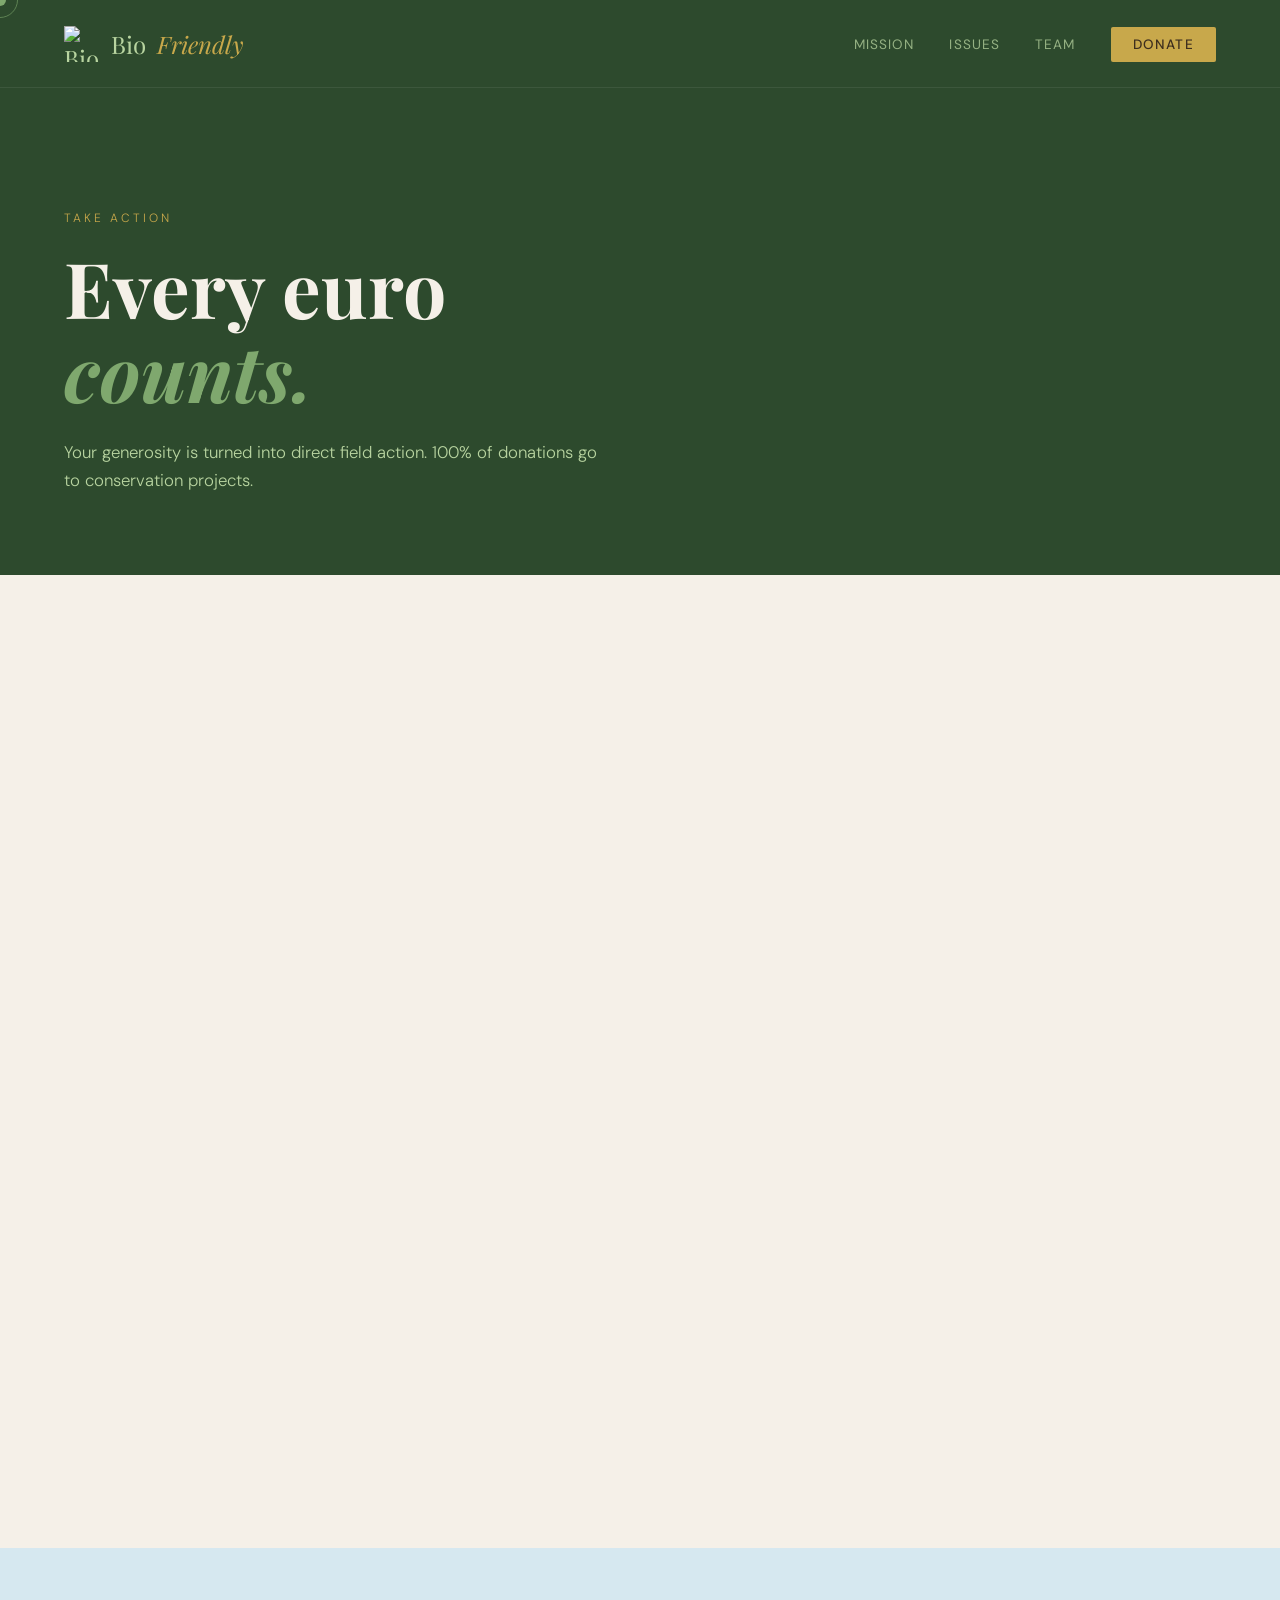
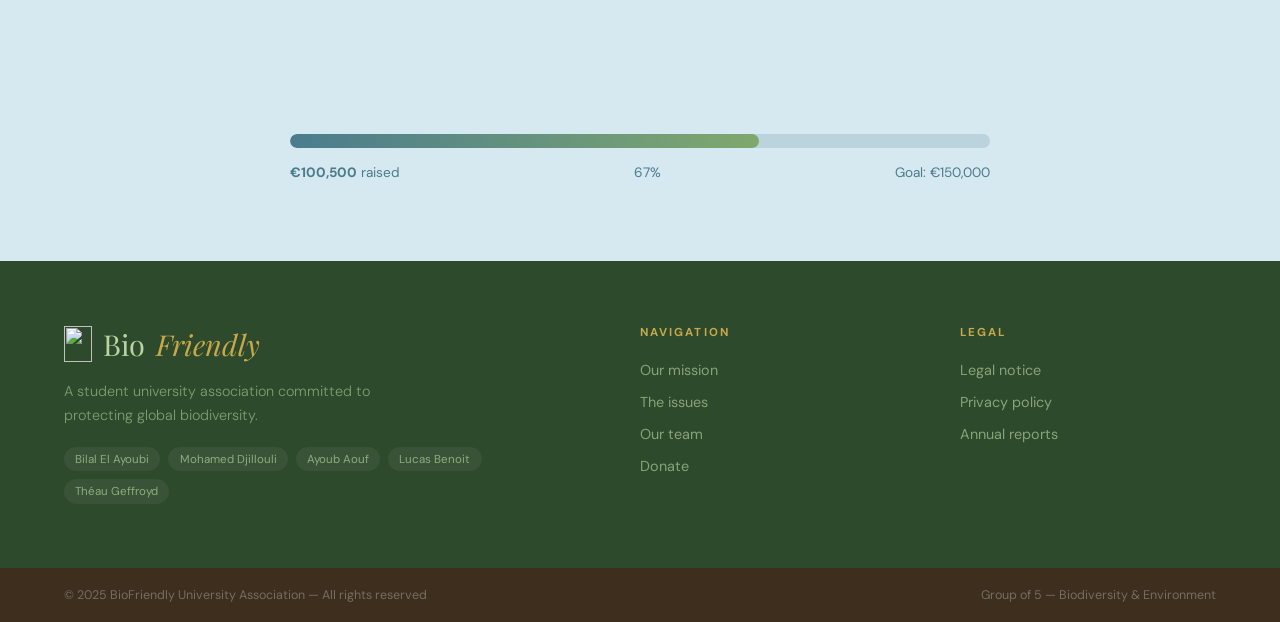
==== donation.html @ f7fb2745 "first test of all body" ====
<!DOCTYPE html>
<html lang="en">
<head>
<meta charset="UTF-8">
<meta name="viewport" content="width=device-width, initial-scale=1.0">
<title>Donate — BioFriendly</title>
<link href="https://fonts.googleapis.com/css2?family=Playfair+Display:ital,wght@0,400;0,700;1,400&family=DM+Sans:wght@300;400;500&display=swap" rel="stylesheet">
<link rel="stylesheet" href="assets/css/style.css">
</head>
<body>
<div class="cursor" id="cursor"></div>
<div class="cursor-ring" id="cursorRing"></div>

<div class="success-overlay" id="successOverlay">
  <div class="big-icon">🌿</div>
  <h2>Thank you for your support!</h2>
  <p>Your donation helps protect life on Earth.</p>
  <p style="opacity:.5;font-size:.9rem">A tax receipt will be sent to your email.</p>
  <button onclick="document.getElementById('successOverlay').classList.remove('show')">Back to site</button>
</div>

<nav>
  <a href="index.html" class="logo">
    <img src="YOUR_ICON_PATH_HERE" alt="BioFriendly icon">
    Bio<span>Friendly</span>
  </a>
  <ul>
    <li><a href="mission.html">Mission</a></li>
    <li><a href="threats.html">Issues</a></li>
    <li><a href="team.html">Team</a></li>
    <li><a href="donation.html" class="nav-donate active">Donate</a></li>
  </ul>
</nav>

<!-- PAGE HERO -->
<div class="page-hero">
  <canvas id="particles"></canvas>
  <div class="leaves-bg" id="leavesBg"></div>
  <div class="page-hero-inner">
    <p class="eyebrow">Take action</p>
    <h1>Every euro<br><em>counts.</em></h1>
    <p>Your generosity is turned into direct field action. 100% of donations go to conservation projects.</p>
  </div>
</div>

<!-- DONATION SECTION -->
<div class="section-wrap light">
  <div class="donation-layout">
    <div class="donation-intro">
      <p class="section-tag reveal">Your impact</p>
      <h2 class="reveal reveal-delay-1">What your donation does</h2>
      <p class="body-text reveal reveal-delay-2">BioFriendly works with local NGOs and field scientists to ensure every euro creates measurable, lasting impact.</p>
      <div class="impact-list reveal reveal-delay-3">
        <div class="impact-item">
          <div class="impact-amount">€10</div>
          <div class="impact-desc">= 5 trees planted in a critical deforestation zone</div>
        </div>
        <div class="impact-item">
          <div class="impact-amount">€30</div>
          <div class="impact-desc">= Protection of 1 m² of coral reef for 1 year</div>
        </div>
        <div class="impact-item">
          <div class="impact-amount">€50</div>
          <div class="impact-desc">= Funding one hour of fieldwork for a researcher</div>
        </div>
        <div class="impact-item">
          <div class="impact-amount">€100</div>
          <div class="impact-desc">= Adoption of one hectare of primary forest for 1 year</div>
        </div>
      </div>
    </div>

    <div class="donation-form reveal">
      <h3>Your donation</h3>
      <p class="form-sub">66% tax deductible</p>

      <div class="amounts">
        <button class="amount-btn" onclick="selectAmount(this,'10')">€10</button>
        <button class="amount-btn active" onclick="selectAmount(this,'30')">€30</button>
        <button class="amount-btn" onclick="selectAmount(this,'50')">€50</button>
        <button class="amount-btn" onclick="selectAmount(this,'100')">€100</button>
      </div>

      <div class="custom-amount">
        <span>€</span>
        <input type="number" id="customAmount" placeholder="Other amount" min="1">
      </div>

      <div class="frequency">
        <button class="freq-btn active" onclick="selectFreq(this)">One-time gift</button>
        <button class="freq-btn" onclick="selectFreq(this)">Monthly gift</button>
      </div>

      <div class="field">
        <label>First &amp; Last name</label>
        <input type="text" placeholder="Jane Smith">
      </div>
      <div class="field">
        <label>Email</label>
        <input type="email" placeholder="jane@example.com">
      </div>
      <div class="field-row">
        <div class="field">
          <label>Card number</label>
          <input type="text" placeholder="•••• •••• •••• ••••">
        </div>
        <div class="field">
          <label>Expiry</label>
          <input type="text" placeholder="MM/YY">
        </div>
      </div>

      <button class="submit-btn" onclick="handleDonate()">🌿 Donate now</button>
      <div class="secure-note">🔒 SSL Secure payment — Automatic tax receipt</div>
    </div>
  </div>
</div>

<!-- PROGRESS -->
<div class="progress-section">
  <h2 class="reveal">Our 2025 goal: €150,000</h2>
  <div class="progress-bar-wrap"><div class="progress-fill"></div></div>
  <div class="progress-labels">
    <span><strong style="color:var(--water)">€100,500</strong> raised</span>
    <span>67%</span>
    <span>Goal: €150,000</span>
  </div>
</div>

<footer>
  <div>
    <a href="index.html" class="logo" style="margin-bottom:1rem">
      <img src="YOUR_ICON_PATH_HERE" alt="" style="width:28px">
      Bio<span style="font-style:italic;color:var(--gold)">Friendly</span>
    </a>
    <p>A student university association committed to protecting global biodiversity.</p>
    <div class="footer-members">
      <span>Bilal El Ayoubi</span><span>Mohamed Djillouli</span>
      <span>Ayoub Aouf</span><span>Lucas Benoit</span><span>Théau Geffroyd</span>
    </div>
  </div>
  <div>
    <h4>Navigation</h4>
    <ul>
      <li><a href="mission.html">Our mission</a></li>
      <li><a href="threats.html">The issues</a></li>
      <li><a href="team.html">Our team</a></li>
      <li><a href="donation.html">Donate</a></li>
    </ul>
  </div>
  <div>
    <h4>Legal</h4>
    <ul>
      <li><a href="#">Legal notice</a></li>
      <li><a href="#">Privacy policy</a></li>
      <li><a href="#">Annual reports</a></li>
    </ul>
  </div>
</footer>
<div class="footer-bottom">
  <span>© 2025 BioFriendly University Association — All rights reserved</span>
  <span>Group of 5 — Biodiversity &amp; Environment</span>
</div>

<script>
function selectAmount(btn, val) {
  document.querySelectorAll('.amount-btn').forEach(b => b.classList.remove('active'));
  btn.classList.add('active');
  document.getElementById('customAmount').value = '';
}
function selectFreq(btn) {
  document.querySelectorAll('.freq-btn').forEach(b => b.classList.remove('active'));
  btn.classList.add('active');
}
function handleDonate() {
  document.getElementById('successOverlay').classList.add('show');
}
</script>
<script src="shared.js"></script>
</body>
</html>
---- assets/css/style.css ----
*, *::before, *::after { box-sizing: border-box; margin: 0; padding: 0; }

:root {
  --moss:  #2d4a2d;
  --sage:  #5a7a52;
  --fern:  #7fa86e;
  --lime:  #b8d4a0;
  --cream: #f5f0e8;
  --bark:  #3d2e1e;
  --soil:  #6b4f3a;
  --gold:  #c8a84b;
  --sky:   #d6e8f0;
  --water: #4a7c8e;
}

html { scroll-behavior: smooth; }

body {
  font-family: 'DM Sans', sans-serif;
  background: var(--cream);
  color: var(--bark);
  overflow-x: hidden;
  cursor: none;
}

/* ─── CURSOR ─── */
.cursor {
  width: 12px; height: 12px;
  background: var(--fern);
  border-radius: 50%;
  position: fixed; top: 0; left: 0;
  pointer-events: none; z-index: 9999;
  transform: translate(-50%,-50%);
  transition: transform .15s ease, background .2s;
}
.cursor-ring {
  width: 36px; height: 36px;
  border: 1.5px solid var(--fern);
  border-radius: 50%;
  position: fixed; top: 0; left: 0;
  pointer-events: none; z-index: 9998;
  transform: translate(-50%,-50%);
  opacity: .6;
}

/* ─── NAV ─── */
nav {
  display: flex;
  justify-content: space-between;
  align-items: center;
  padding: 1.6rem 4rem;
  background: var(--moss);
  position: sticky; top: 0; z-index: 100;
  border-bottom: 1px solid rgba(255,255,255,.07);
}
.logo {
  display: flex; align-items: center; gap: .7rem;
  font-family: 'Playfair Display', serif;
  font-size: 1.5rem; color: var(--lime);
  text-decoration: none;
}
.logo img { width: 36px; height: 36px; object-fit: contain; }
.logo span { color: var(--gold); font-style: italic; }
nav ul { display: flex; gap: 2.2rem; list-style: none; }
nav ul a {
  color: var(--lime); text-decoration: none;
  font-size: .85rem; font-weight: 400;
  letter-spacing: .08em; text-transform: uppercase;
  opacity: .75; transition: opacity .2s;
}
nav ul a:hover, nav ul a.active { opacity: 1; color: var(--gold); }
.nav-donate {
  padding: .55rem 1.4rem;
  background: var(--gold); color: var(--bark) !important;
  border-radius: 2px; font-weight: 500 !important;
  opacity: 1 !important; transition: transform .2s, box-shadow .2s !important;
}
.nav-donate:hover { transform: translateY(-2px); box-shadow: 0 6px 20px rgba(0,0,0,.25); }

/* ─── PAGE HERO (sub-pages) ─── */
.page-hero {
  background: var(--moss);
  padding: 6rem 4rem 5rem;
  position: relative; overflow: hidden;
}
.page-hero canvas {
  position: absolute; inset: 0; z-index: 0; pointer-events: none;
}
.page-hero-inner { position: relative; z-index: 1; }
.page-hero .eyebrow {
  font-size: .75rem; letter-spacing: .25em; text-transform: uppercase;
  color: var(--gold); margin-bottom: 1rem;
}
.page-hero h1 {
  font-family: 'Playfair Display', serif;
  font-size: clamp(2.5rem,6vw,5rem);
  color: var(--cream); line-height: 1.1; max-width: 18ch;
}
.page-hero h1 em { color: var(--fern); font-style: italic; }
.page-hero p {
  margin-top: 1.5rem; color: var(--lime);
  font-size: 1.05rem; font-weight: 300;
  max-width: 50ch; line-height: 1.7;
}

/* ─── LEAVES ─── */
.leaves-bg { position: absolute; inset: 0; overflow: hidden; z-index: 0; }
.leaf { position: absolute; opacity: .08; animation: drift linear infinite; }
@keyframes drift {
  0%   { transform: translateY(110vh) rotate(0deg);   opacity: 0; }
  10%  { opacity: .08; }
  90%  { opacity: .08; }
  100% { transform: translateY(-10vh) rotate(360deg); opacity: 0; }
}

/* ─── SECTION WRAPPERS ─── */
.section-wrap { padding: 6rem 4rem; }
.section-wrap.dark { background: var(--bark); color: var(--cream); }
.section-wrap.light { background: var(--cream); }
.section-wrap.sage-bg { background: var(--sky); }

.section-tag {
  font-size: .72rem; letter-spacing: .22em;
  text-transform: uppercase; color: var(--sage);
  margin-bottom: 1rem;
}
.section-tag.light-tag { color: var(--fern); }
h2 {
  font-family: 'Playfair Display', serif;
  font-size: clamp(2rem,4vw,3rem);
  line-height: 1.2; margin-bottom: 1.5rem;
  color: var(--moss);
}
h2.on-dark { color: var(--lime); }
.body-text {
  font-size: 1.05rem; line-height: 1.9;
  color: var(--soil); font-weight: 300;
  margin-bottom: 1.2rem; max-width: 66ch;
}
.body-text.on-dark { color: rgba(245,240,232,.75); }

/* ─── CARDS ─── */
.cards {
  display: grid;
  grid-template-columns: repeat(auto-fit, minmax(260px,1fr));
  gap: 1.5rem; margin-top: 3rem;
}
.card {
  background: rgba(255,255,255,.05);
  border: 1px solid rgba(255,255,255,.08);
  border-radius: 4px; padding: 2.5rem;
  transition: transform .3s, background .3s;
  position: relative; overflow: hidden;
}
.card::before {
  content: ''; position: absolute;
  bottom: 0; left: 0; right: 0; height: 3px;
  background: linear-gradient(90deg, var(--fern), var(--gold));
  transform: scaleX(0); transform-origin: left;
  transition: transform .4s ease;
}
.card:hover { transform: translateY(-6px); background: rgba(255,255,255,.08); }
.card:hover::before { transform: scaleX(1); }
.card-icon { font-size: 2.5rem; margin-bottom: 1.2rem; }
.card h3 {
  font-family: 'Playfair Display', serif;
  font-size: 1.3rem; margin-bottom: .8rem; color: var(--lime);
}
.card p { font-size: .95rem; line-height: 1.7; opacity: .7; font-weight: 300; }

/* light cards */
.card.light-card {
  background: white;
  border: 1px solid rgba(74,124,142,.15);
  color: var(--bark);
}
.card.light-card h3 { color: var(--moss); }
.card.light-card p { color: var(--soil); opacity: 1; }

/* ─── TEAM GRID ─── */
.team-grid {
  display: flex; justify-content: center;
  flex-wrap: wrap; gap: 2rem;
  max-width: 900px; margin: 3rem auto 0;
}
.team-card {
  background: white; border-radius: 4px;
  padding: 2.5rem 2rem; text-align: center; width: 170px;
  border: 1px solid rgba(74,124,142,.15);
  transition: transform .3s, box-shadow .3s;
}
.team-card:hover { transform: translateY(-6px); box-shadow: 0 16px 40px rgba(74,124,142,.15); }
.member-avatar {
  width: 64px; height: 64px; border-radius: 50%;
  background: linear-gradient(135deg, var(--sage), var(--water));
  color: white; font-family: 'Playfair Display', serif;
  font-size: 1.2rem; display: flex; align-items: center;
  justify-content: center; margin: 0 auto 1.2rem;
}
.team-card h3 { font-family: 'Playfair Display', serif; font-size: 1rem; color: var(--moss); margin-bottom: .4rem; }
.member-role { font-size: .72rem; letter-spacing: .06em; color: var(--water); text-transform: uppercase; opacity: .85; }

/* ─── PROGRESS BAR ─── */
.progress-section { background: var(--sky); padding: 5rem 4rem; text-align: center; }
.progress-section h2 { color: var(--water); margin-bottom: 3rem; }
.progress-bar-wrap {
  max-width: 700px; margin: 0 auto 1rem;
  background: rgba(74,124,142,.2);
  border-radius: 100px; height: 14px; overflow: hidden;
}
.progress-fill {
  height: 100%;
  background: linear-gradient(90deg, var(--water), var(--fern));
  border-radius: 100px; width: 0;
  animation: fillBar 2.5s cubic-bezier(.4,0,.2,1) .5s forwards;
}
@keyframes fillBar { to { width: 67%; } }
.progress-labels {
  max-width: 700px; margin: 0 auto;
  display: flex; justify-content: space-between;
  font-size: .85rem; color: var(--water);
}

/* ─── DONATION ─── */
.donation-layout {
  display: grid; grid-template-columns: 1fr 1.2fr;
  gap: 6rem; align-items: start;
}
.impact-list { margin-top: 2.5rem; display: flex; flex-direction: column; gap: 1rem; }
.impact-item {
  display: flex; gap: 1rem; align-items: flex-start;
  padding: 1rem; border-left: 2px solid var(--fern);
}
.impact-amount { font-family: 'Playfair Display', serif; font-size: 1.4rem; color: var(--moss); white-space: nowrap; }
.impact-desc { font-size: .9rem; color: var(--soil); line-height: 1.6; }

.donation-form { background: var(--moss); padding: 3.5rem; border-radius: 4px; color: var(--cream); }
.donation-form h3 { font-family: 'Playfair Display', serif; font-size: 1.6rem; margin-bottom: .5rem; color: var(--lime); }
.form-sub { font-size: .85rem; opacity: .6; margin-bottom: 2rem; }
.amounts { display: grid; grid-template-columns: repeat(4,1fr); gap: .75rem; margin-bottom: 1rem; }
.amount-btn {
  background: transparent; border: 1px solid rgba(255,255,255,.2);
  color: var(--lime); padding: .8rem; font-size: 1rem;
  font-family: 'Playfair Display', serif; border-radius: 2px;
  cursor: none; transition: all .2s;
}
.amount-btn:hover, .amount-btn.active { background: var(--gold); border-color: var(--gold); color: var(--bark); }
.custom-amount {
  display: flex; align-items: center;
  border: 1px solid rgba(255,255,255,.2); border-radius: 2px;
  padding: 0 1rem; margin-bottom: 1.5rem;
  background: rgba(255,255,255,.05);
}
.custom-amount span { opacity: .5; font-size: 1.1rem; }
.custom-amount input {
  flex: 1; background: transparent; border: none;
  color: var(--lime); padding: .9rem .5rem;
  font-family: 'Playfair Display', serif; font-size: 1rem; outline: none;
}
.custom-amount input::placeholder { opacity: .3; }
.frequency { display: grid; grid-template-columns: 1fr 1fr; gap: .75rem; margin-bottom: 1.5rem; }
.freq-btn {
  background: transparent; border: 1px solid rgba(255,255,255,.2);
  color: var(--lime); padding: .75rem; font-size: .85rem;
  letter-spacing: .05em; text-transform: uppercase;
  border-radius: 2px; cursor: none; transition: all .2s;
}
.freq-btn:hover, .freq-btn.active { background: rgba(255,255,255,.1); border-color: var(--fern); }
.field { margin-bottom: 1rem; }
.field label { display: block; font-size: .8rem; letter-spacing: .1em; text-transform: uppercase; margin-bottom: .4rem; opacity: .6; }
.field input {
  width: 100%; background: rgba(255,255,255,.07);
  border: 1px solid rgba(255,255,255,.15); border-radius: 2px;
  color: var(--lime); padding: .8rem 1rem;
  font-family: 'DM Sans', sans-serif; font-size: .95rem;
  outline: none; transition: border-color .2s;
}
.field input:focus { border-color: var(--fern); }
.field input::placeholder { opacity: .3; }
.field-row { display: grid; grid-template-columns: 1fr 1fr; gap: 1rem; }
.submit-btn {
  width: 100%; margin-top: 1.5rem; padding: 1.1rem;
  background: var(--gold); border: none; border-radius: 2px;
  color: var(--bark); font-family: 'DM Sans', sans-serif;
  font-weight: 500; font-size: 1rem; letter-spacing: .08em;
  text-transform: uppercase; cursor: none;
  transition: transform .2s, box-shadow .2s;
}
.submit-btn:hover { transform: translateY(-2px); box-shadow: 0 8px 24px rgba(0,0,0,.3); }
.secure-note { display: flex; align-items: center; gap: .5rem; margin-top: 1rem; font-size: .75rem; opacity: .4; justify-content: center; }

/* ─── BTN ─── */
.btn-primary {
  display: inline-block; padding: 1rem 2.5rem;
  background: var(--gold); color: var(--bark);
  font-weight: 500; font-size: .95rem; letter-spacing: .06em;
  text-decoration: none; border-radius: 2px;
  transition: transform .2s, box-shadow .2s; border: none; cursor: none;
}
.btn-primary:hover { transform: translateY(-3px); box-shadow: 0 12px 30px rgba(0,0,0,.3); }
.btn-secondary {
  display: inline-block; padding: .85rem 2rem;
  border: 1.5px solid var(--fern); color: var(--fern);
  font-size: .9rem; letter-spacing: .06em;
  text-decoration: none; border-radius: 2px;
  transition: all .2s;
}
.btn-secondary:hover { background: var(--fern); color: var(--cream); }

/* ─── HOME HERO ─── */
#home-hero {
  min-height: 100vh; background: var(--moss);
  display: grid; grid-template-rows: auto 1fr auto;
  position: relative; overflow: hidden;
}
.hero-content {
  display: flex; flex-direction: column;
  justify-content: center; align-items: flex-start;
  padding: 0 4rem; position: relative; z-index: 10;
}
.eyebrow {
  font-size: .8rem; letter-spacing: .25em; text-transform: uppercase;
  color: var(--gold); margin-bottom: 1.5rem;
  opacity: 0; animation: fadeUp .8s ease .3s forwards;
}
#home-hero h1 {
  font-family: 'Playfair Display', serif;
  font-size: clamp(3.5rem,8vw,7rem); color: var(--cream);
  line-height: 1.05; max-width: 14ch;
  opacity: 0; animation: fadeUp .9s ease .5s forwards;
}
#home-hero h1 em { font-style: italic; color: var(--fern); }
.hero-sub {
  margin-top: 2rem; color: var(--lime);
  font-size: 1.1rem; font-weight: 300; max-width: 42ch; line-height: 1.7;
  opacity: 0; animation: fadeUp .9s ease .7s forwards;
}
.hero-ctas {
  margin-top: 3rem; display: flex; gap: 1rem; flex-wrap: wrap;
  opacity: 0; animation: fadeUp .9s ease .9s forwards;
}
.hero-stats {
  display: flex; gap: 3rem; padding: 2.5rem 4rem;
  position: relative; z-index: 10;
  border-top: 1px solid rgba(255,255,255,.08);
}
.stat { display: flex; flex-direction: column; gap: .3rem; }
.stat-num { font-family: 'Playfair Display', serif; font-size: 2rem; color: var(--gold); }
.stat-label { font-size: .72rem; letter-spacing: .1em; text-transform: uppercase; color: var(--lime); opacity: .7; }

@keyframes fadeUp {
  from { opacity: 0; transform: translateY(30px); }
  to   { opacity: 1; transform: translateY(0); }
}

/* ─── HOME FEATURE GRID ─── */
.home-features {
  display: grid; grid-template-columns: repeat(auto-fit,minmax(240px,1fr));
  gap: 0;
}
.feat {
  padding: 4rem 3rem; border-right: 1px solid rgba(45,74,45,.12);
  border-bottom: 1px solid rgba(45,74,45,.12);
  transition: background .3s;
  text-decoration: none; color: inherit; display: block;
}
.feat:hover { background: rgba(127,168,110,.07); }
.feat-icon { font-size: 2.2rem; margin-bottom: 1.2rem; }
.feat h3 { font-family: 'Playfair Display', serif; font-size: 1.25rem; color: var(--moss); margin-bottom: .6rem; }
.feat p { font-size: .9rem; line-height: 1.7; color: var(--soil); opacity: .8; font-weight: 300; }
.feat-arrow { margin-top: 1.2rem; color: var(--fern); font-size: .85rem; letter-spacing: .06em; }

/* ─── CIRCLE ANIM ─── */
.circle-anim { position: relative; width: 280px; height: 280px; }
.ring {
  position: absolute; border-radius: 50%;
  border: 1px solid rgba(255,255,255,.2);
  animation: expandRing linear infinite;
}
.ring:nth-child(1) { width:100%;height:100%;top:0;left:0;animation-duration:4s; }
.ring:nth-child(2) { width:140%;height:140%;top:-20%;left:-20%;animation-duration:6s;animation-delay:-2s; }
.ring:nth-child(3) { width:180%;height:180%;top:-40%;left:-40%;animation-duration:8s;animation-delay:-4s; }
@keyframes expandRing {
  0%   { opacity:.5; transform:scale(.8); }
  100% { opacity:0;  transform:scale(1.2); }
}
.earth-icon { position:absolute;font-size:8rem;filter:grayscale(.3);animation:floatEarth 6s ease-in-out infinite; }
@keyframes floatEarth { 0%,100%{transform:translateY(0)} 50%{transform:translateY(-16px)} }

/* ─── SPLIT LAYOUT ─── */
.split { display: grid; grid-template-columns: 1fr 1fr; min-height: 60vh; }
.split-visual {
  background: var(--sage);
  display: flex; align-items: center; justify-content: center;
  min-height: 400px;
}

/* ─── SCROLL REVEAL ─── */
.reveal { opacity: 0; transform: translateY(40px); transition: opacity .8s ease, transform .8s ease; }
.reveal.visible { opacity: 1; transform: none; }
.reveal-delay-1 { transition-delay: .1s; }
.reveal-delay-2 { transition-delay: .25s; }
.reveal-delay-3 { transition-delay: .4s; }

/* ─── SUCCESS OVERLAY ─── */
.success-overlay {
  display: none; position: fixed; inset: 0;
  background: rgba(45,74,45,.97); z-index: 1000;
  flex-direction: column; align-items: center;
  justify-content: center; gap: 1.5rem; color: var(--cream);
}
.success-overlay.show { display: flex; }
.success-overlay .big-icon { font-size: 5rem; animation: popIn .5s cubic-bezier(.175,.885,.32,1.275); }
@keyframes popIn { from{transform:scale(0)} to{transform:scale(1)} }
.success-overlay h2 { font-family:'Playfair Display',serif;font-size:2.5rem;color:var(--gold); }
.success-overlay p { font-size:1.1rem;opacity:.75; }
.success-overlay button { margin-top:1rem;padding:.9rem 2.5rem;background:var(--gold);border:none;border-radius:2px;color:var(--bark);font-weight:600;font-size:1rem;cursor:pointer; }

/* ─── FOOTER ─── */
footer {
  background: var(--moss); padding: 4rem;
  color: var(--lime); display: grid;
  grid-template-columns: 2fr 1fr 1fr; gap: 4rem;
}
footer .logo { font-size: 1.8rem; margin-bottom: 1rem; display: flex; }
footer p { font-size: .9rem; opacity: .6; line-height: 1.7; max-width: 34ch; font-weight: 300; }
footer h4 { font-size: .72rem; letter-spacing: .18em; text-transform: uppercase; margin-bottom: 1.2rem; color: var(--gold); }
footer ul { list-style: none; display: flex; flex-direction: column; gap: .7rem; }
footer ul a { color: var(--lime); text-decoration: none; font-size: .9rem; opacity: .65; transition: opacity .2s; }
footer ul a:hover { opacity: 1; }
.footer-members { margin-top: 1.2rem; display: flex; flex-wrap: wrap; gap: .5rem; }
.footer-members span { font-size: .72rem; background: rgba(255,255,255,.08); padding: .3rem .7rem; border-radius: 100px; opacity: .7; }
.footer-bottom {
  background: var(--bark); padding: 1.2rem 4rem;
  display: flex; justify-content: space-between; align-items: center;
  font-size: .78rem; color: rgba(255,255,255,.3);
}

/* ─── SCROLL HINT ─── */
.scroll-hint {
  position: absolute; bottom: 2rem; right: 4rem;
  display: flex; flex-direction: column; align-items: center; gap: .5rem;
  z-index: 10; opacity: 0; animation: fadeUp 1s ease 1.2s forwards;
}
.scroll-hint span { font-size: .7rem; letter-spacing: .15em; text-transform: uppercase; color: var(--lime); opacity: .5; writing-mode: vertical-rl; }
.scroll-line { width: 1px; height: 60px; background: linear-gradient(to bottom, var(--fern), transparent); animation: scrollPulse 2s ease-in-out infinite; }
@keyframes scrollPulse { 0%,100%{transform:scaleY(1);opacity:.4} 50%{transform:scaleY(.5);opacity:1} }
#particles { position:absolute;inset:0;z-index:1;pointer-events:none; }

/* ─── RESPONSIVE ─── */
@media (max-width: 900px) {
  nav { padding: 1.2rem 1.5rem; }
  nav ul { display: none; }
  .hero-content, .page-hero { padding: 0 1.5rem; }
  .page-hero { padding: 4rem 1.5rem 3.5rem; }
  .hero-stats { flex-wrap: wrap; padding: 2rem 1.5rem; gap: 1.5rem; }
  .section-wrap { padding: 4rem 1.5rem; }
  .split { grid-template-columns: 1fr; }
  .split-visual { min-height: 280px; }
  .home-features { grid-template-columns: 1fr; }
  .donation-layout { grid-template-columns: 1fr; gap: 3rem; }
  .amounts { grid-template-columns: repeat(2,1fr); }
  footer { grid-template-columns: 1fr; gap: 2rem; padding: 3rem 1.5rem; }
  .footer-bottom { padding: 1rem 1.5rem; flex-direction: column; gap: .5rem; text-align: center; }
  .team-grid { gap: 1.2rem; }
  .team-card { width: 145px; padding: 1.8rem 1rem; }
}
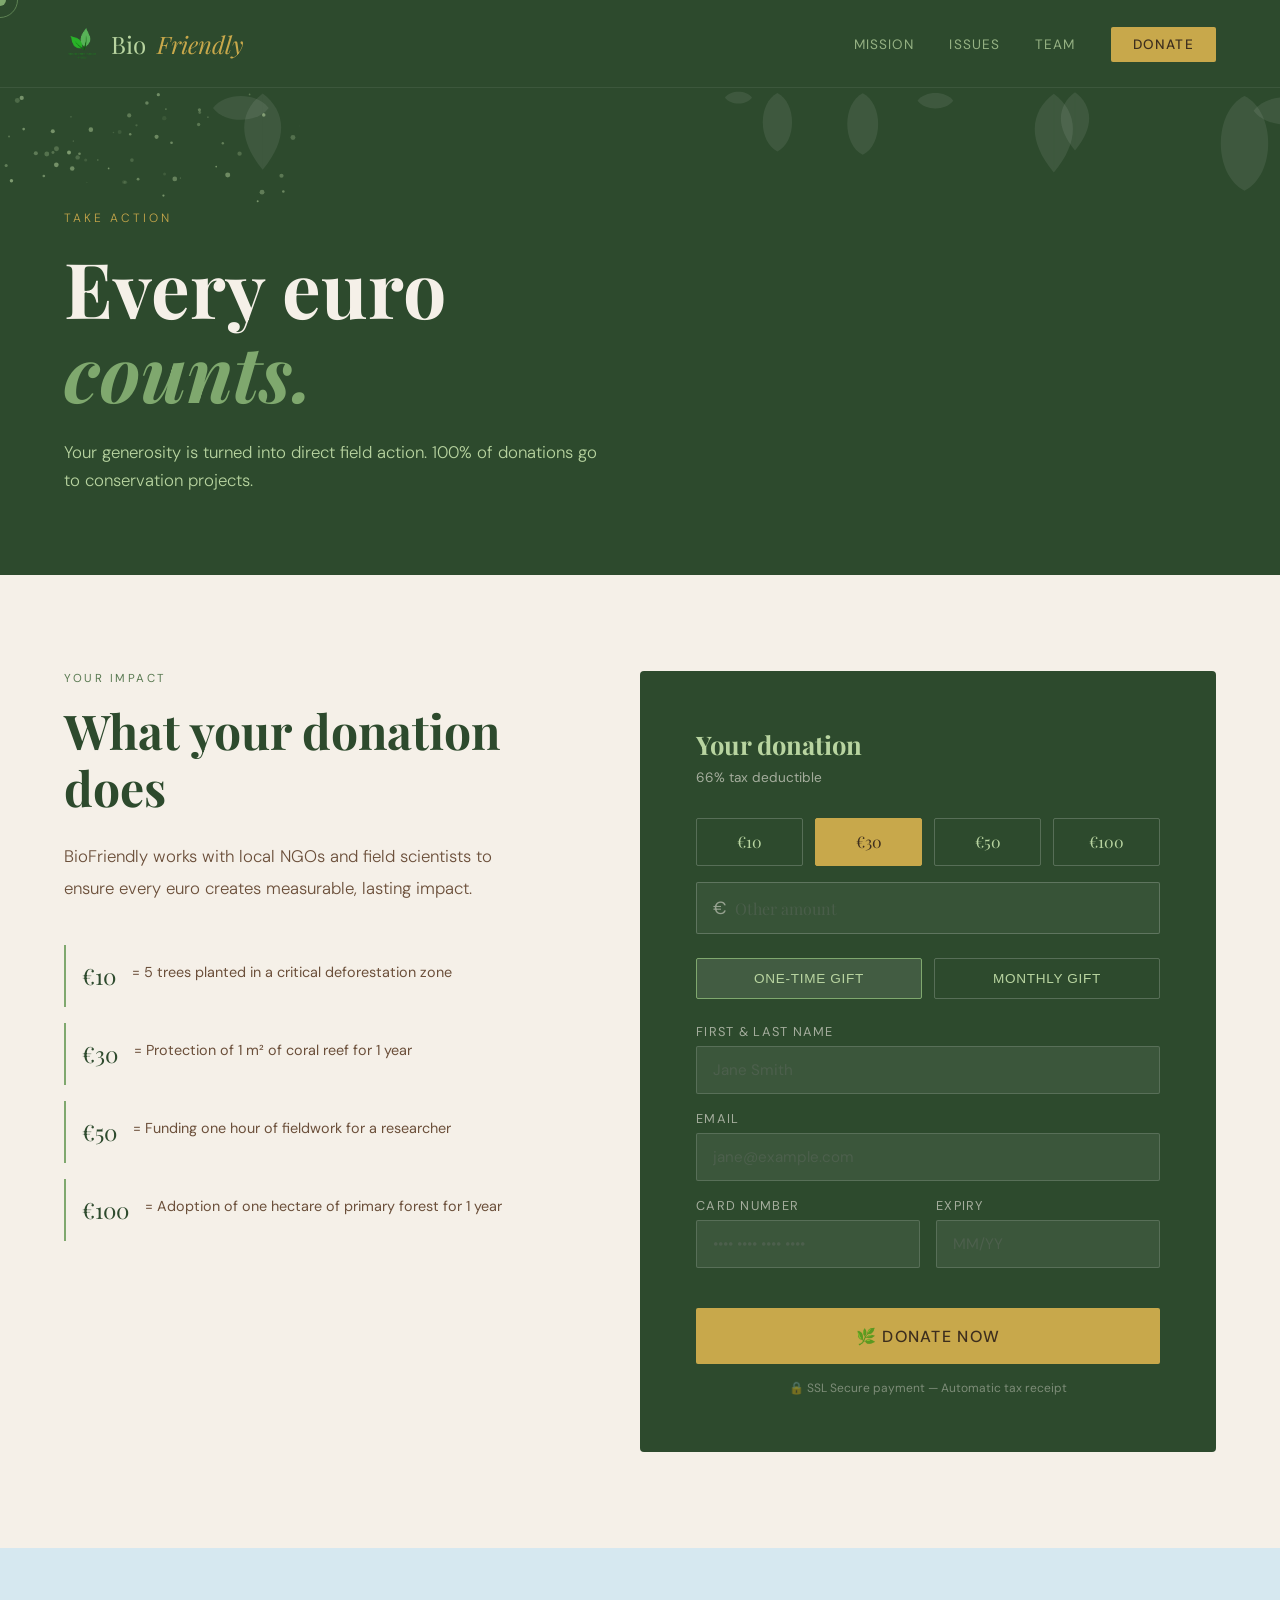
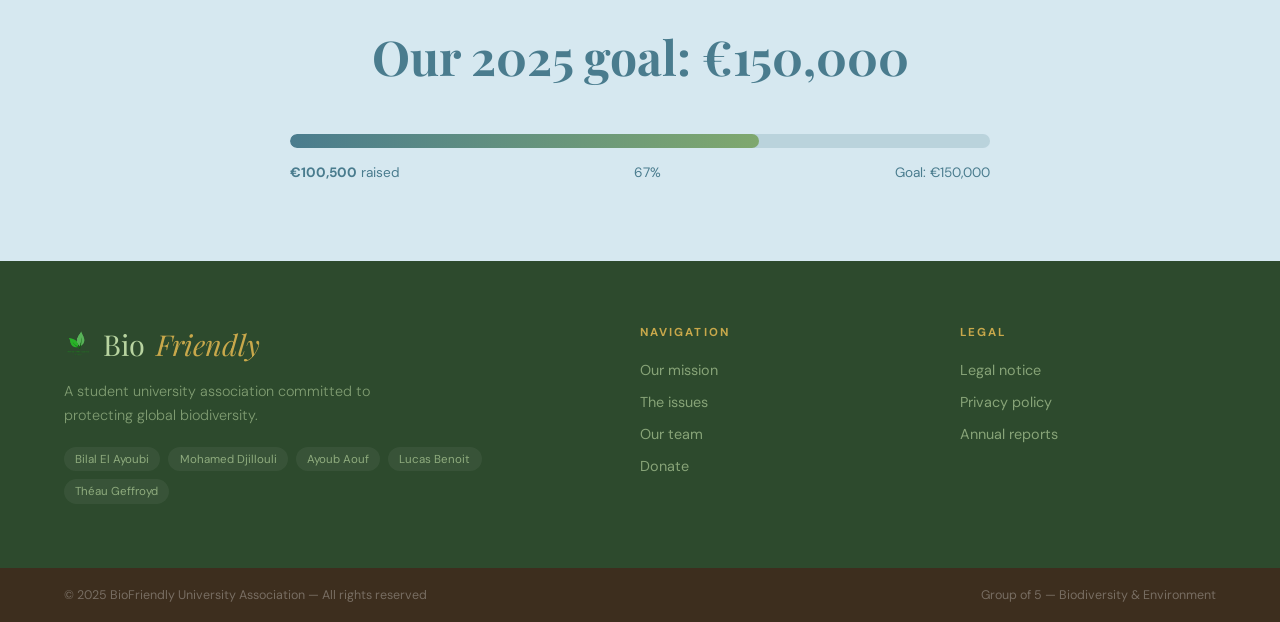
==== commit f43bc47f: "leger chagement" ====
--- a/donation.html
+++ b/donation.html
@@ -21,7 +21,7 @@
 
 <nav>
   <a href="index.html" class="logo">
-    <img src="YOUR_ICON_PATH_HERE" alt="BioFriendly icon">
+    <img src="assets/images/logo-removebg.png" alt="BioFriendly icon">
     Bio<span>Friendly</span>
   </a>
   <ul>
@@ -130,7 +130,7 @@
 <footer>
   <div>
     <a href="index.html" class="logo" style="margin-bottom:1rem">
-      <img src="YOUR_ICON_PATH_HERE" alt="" style="width:28px">
+      <img src="assets/images/logo-removebg.png" alt="BioFriendly icon" style="width:28px">
       Bio<span style="font-style:italic;color:var(--gold)">Friendly</span>
     </a>
     <p>A student university association committed to protecting global biodiversity.</p>
@@ -176,6 +176,6 @@
   document.getElementById('successOverlay').classList.add('show');
 }
 </script>
-<script src="shared.js"></script>
+<script src="assets/javascript/shared.js"></script>
 </body>
 </html>
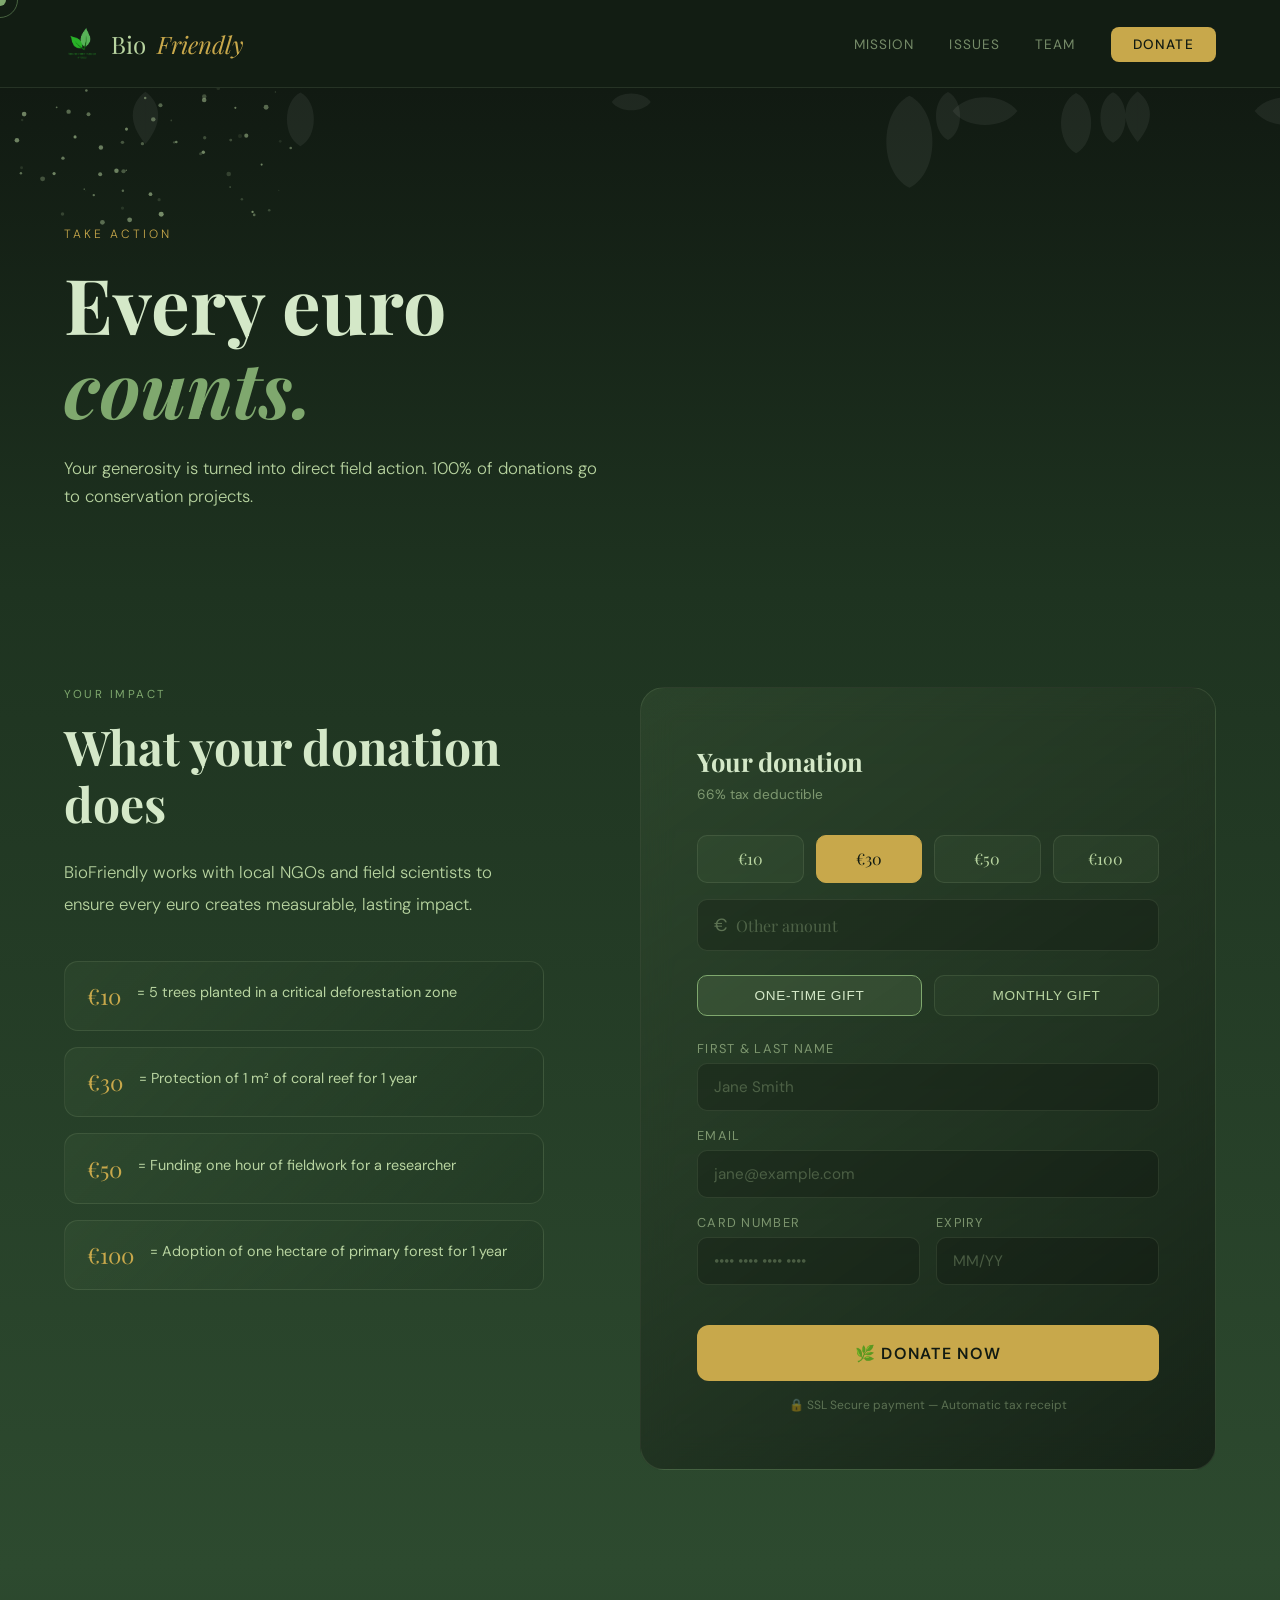
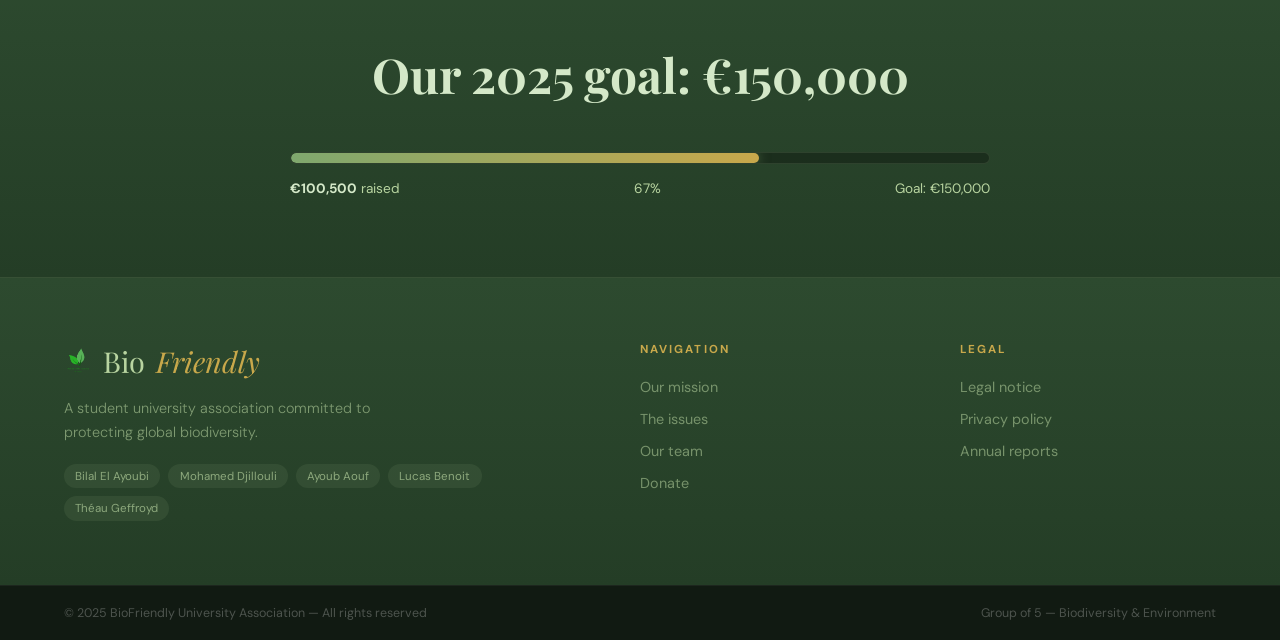
==== commit edb023ee: "last update" ====
--- a/donation.html
+++ b/donation.html
@@ -121,7 +121,7 @@
   <h2 class="reveal">Our 2025 goal: €150,000</h2>
   <div class="progress-bar-wrap"><div class="progress-fill"></div></div>
   <div class="progress-labels">
-    <span><strong style="color:var(--water)">€100,500</strong> raised</span>
+    <span><strong style="color:var(--soft)">€100,500</strong> raised</span>
     <span>67%</span>
     <span>Goal: €150,000</span>
   </div>
@@ -178,4 +178,4 @@
 </script>
 <script src="assets/javascript/shared.js"></script>
 </body>
-</html>
+</html>
--- a/assets/css/style.css
+++ b/assets/css/style.css
@@ -1,24 +1,25 @@
 *, *::before, *::after { box-sizing: border-box; margin: 0; padding: 0; }
 
 :root {
-  --moss:  #2d4a2d;
-  --sage:  #5a7a52;
-  --fern:  #7fa86e;
-  --lime:  #b8d4a0;
-  --cream: #f5f0e8;
-  --bark:  #3d2e1e;
-  --soil:  #6b4f3a;
-  --gold:  #c8a84b;
-  --sky:   #d6e8f0;
-  --water: #4a7c8e;
+  --moss:    #1e3320;   /* fond principal — profond, riche */
+  --sage:    #2d4a2f;   /* sections alternées — légèrement plus clair */
+  --panel:   #243d26;   /* panneaux / cards sur fond moss */
+  --fern:    #7fa86e;   /* vert vif — accents, bordures */
+  --lime:    #b8d4a0;   /* texte secondaire sur fond foncé */
+  --soft:    #d4e8c8;   /* texte principal sur fond foncé */
+  --bark:    #111a12;   /* footer-bottom — le plus sombre */
+  --gold:    #c8a84b;   /* or — CTA, highlights */
+  --glass:   rgba(127,168,110,.1);  /* fond glassmorphism */
+  --border:  rgba(184,212,160,.12); /* bordures subtiles */
+  --border-h:rgba(184,212,160,.28); /* bordures hover */
 }
 
 html { scroll-behavior: smooth; }
 
 body {
   font-family: 'DM Sans', sans-serif;
-  background: var(--cream);
-  color: var(--bark);
+  background: var(--moss);
+  color: var(--soft);
   overflow-x: hidden;
   cursor: none;
 }
@@ -40,7 +41,7 @@
   position: fixed; top: 0; left: 0;
   pointer-events: none; z-index: 9998;
   transform: translate(-50%,-50%);
-  opacity: .6;
+  opacity: .5;
 }
 
 /* ─── NAV ─── */
@@ -49,9 +50,10 @@
   justify-content: space-between;
   align-items: center;
   padding: 1.6rem 4rem;
-  background: var(--moss);
+  background: rgba(17,26,18,.85);
+  backdrop-filter: blur(16px);
   position: sticky; top: 0; z-index: 100;
-  border-bottom: 1px solid rgba(255,255,255,.07);
+  border-bottom: 1px solid var(--border);
 }
 .logo {
   display: flex; align-items: center; gap: .7rem;
@@ -66,26 +68,24 @@
   color: var(--lime); text-decoration: none;
   font-size: .85rem; font-weight: 400;
   letter-spacing: .08em; text-transform: uppercase;
-  opacity: .75; transition: opacity .2s;
-}
-nav ul a:hover, nav ul a.active { opacity: 1; color: var(--gold); }
+  opacity: .6; transition: opacity .2s, color .2s;
+}
+nav ul a:hover, nav ul a.active { opacity: 1; color: var(--soft); }
 .nav-donate {
   padding: .55rem 1.4rem;
   background: var(--gold); color: var(--bark) !important;
-  border-radius: 2px; font-weight: 500 !important;
+  border-radius: 8px; font-weight: 500 !important;
   opacity: 1 !important; transition: transform .2s, box-shadow .2s !important;
 }
-.nav-donate:hover { transform: translateY(-2px); box-shadow: 0 6px 20px rgba(0,0,0,.25); }
-
-/* ─── PAGE HERO (sub-pages) ─── */
+.nav-donate:hover { transform: translateY(-2px); box-shadow: 0 6px 20px rgba(200,168,75,.3); }
+
+/* ─── PAGE HERO ─── */
 .page-hero {
-  background: var(--moss);
-  padding: 6rem 4rem 5rem;
+  background: linear-gradient(180deg, var(--bark) 0%, var(--moss) 100%);
+  padding: 7rem 4rem 5rem;
   position: relative; overflow: hidden;
 }
-.page-hero canvas {
-  position: absolute; inset: 0; z-index: 0; pointer-events: none;
-}
+.page-hero canvas { position: absolute; inset: 0; z-index: 0; pointer-events: none; }
 .page-hero-inner { position: relative; z-index: 1; }
 .page-hero .eyebrow {
   font-size: .75rem; letter-spacing: .25em; text-transform: uppercase;
@@ -94,7 +94,7 @@
 .page-hero h1 {
   font-family: 'Playfair Display', serif;
   font-size: clamp(2.5rem,6vw,5rem);
-  color: var(--cream); line-height: 1.1; max-width: 18ch;
+  color: var(--soft); line-height: 1.1; max-width: 18ch;
 }
 .page-hero h1 em { color: var(--fern); font-style: italic; }
 .page-hero p {
@@ -105,120 +105,151 @@
 
 /* ─── LEAVES ─── */
 .leaves-bg { position: absolute; inset: 0; overflow: hidden; z-index: 0; }
-.leaf { position: absolute; opacity: .08; animation: drift linear infinite; }
+.leaf { position: absolute; opacity: .06; animation: drift linear infinite; }
 @keyframes drift {
   0%   { transform: translateY(110vh) rotate(0deg);   opacity: 0; }
-  10%  { opacity: .08; }
-  90%  { opacity: .08; }
+  10%  { opacity: .06; }
+  90%  { opacity: .06; }
   100% { transform: translateY(-10vh) rotate(360deg); opacity: 0; }
 }
 
-/* ─── SECTION WRAPPERS ─── */
+/* ─── SECTION WRAPPERS — dégradés fluides ─── */
 .section-wrap { padding: 6rem 4rem; }
-.section-wrap.dark { background: var(--bark); color: var(--cream); }
-.section-wrap.light { background: var(--cream); }
-.section-wrap.sage-bg { background: var(--sky); }
+
+/* foncé = légèrement plus sombre que moss */
+.section-wrap.dark {
+  background: linear-gradient(180deg, var(--bark) 0%, var(--moss) 100%);
+  color: var(--soft);
+}
+
+/* light = un poil plus clair que moss, glassmorphism subtil */
+.section-wrap.light {
+  background: linear-gradient(180deg, var(--moss) 0%, var(--sage) 100%);
+}
+
+/* sage-bg = intermédiaire */
+.section-wrap.sage-bg {
+  background: linear-gradient(180deg, var(--sage) 0%, var(--moss) 100%);
+}
 
 .section-tag {
   font-size: .72rem; letter-spacing: .22em;
-  text-transform: uppercase; color: var(--sage);
+  text-transform: uppercase; color: var(--fern);
   margin-bottom: 1rem;
 }
 .section-tag.light-tag { color: var(--fern); }
+
 h2 {
   font-family: 'Playfair Display', serif;
   font-size: clamp(2rem,4vw,3rem);
   line-height: 1.2; margin-bottom: 1.5rem;
-  color: var(--moss);
-}
-h2.on-dark { color: var(--lime); }
+  color: var(--soft);
+}
+h2.on-dark { color: var(--soft); }
+
 .body-text {
   font-size: 1.05rem; line-height: 1.9;
-  color: var(--soil); font-weight: 300;
+  color: var(--lime); font-weight: 300;
   margin-bottom: 1.2rem; max-width: 66ch;
 }
-.body-text.on-dark { color: rgba(245,240,232,.75); }
-
-/* ─── CARDS ─── */
+.body-text.on-dark { color: var(--lime); }
+
+/* ─── CARDS (sur fond foncé) ─── */
 .cards {
   display: grid;
   grid-template-columns: repeat(auto-fit, minmax(260px,1fr));
   gap: 1.5rem; margin-top: 3rem;
 }
 .card {
-  background: rgba(255,255,255,.05);
-  border: 1px solid rgba(255,255,255,.08);
-  border-radius: 4px; padding: 2.5rem;
-  transition: transform .3s, background .3s;
+  background: linear-gradient(145deg, rgba(127,168,110,.1), rgba(30,51,32,.6));
+  border: 1px solid var(--border);
+  border-radius: 20px; padding: 2.5rem;
+  transition: transform .35s cubic-bezier(.2,.8,.2,1), box-shadow .35s, border-color .35s;
   position: relative; overflow: hidden;
 }
 .card::before {
   content: ''; position: absolute;
-  bottom: 0; left: 0; right: 0; height: 3px;
+  bottom: 0; left: 0; right: 0; height: 2px;
   background: linear-gradient(90deg, var(--fern), var(--gold));
   transform: scaleX(0); transform-origin: left;
   transition: transform .4s ease;
 }
-.card:hover { transform: translateY(-6px); background: rgba(255,255,255,.08); }
+.card:hover {
+  transform: translateY(-8px);
+  box-shadow: 0 20px 48px rgba(0,0,0,.35);
+  border-color: var(--border-h);
+}
 .card:hover::before { transform: scaleX(1); }
 .card-icon { font-size: 2.5rem; margin-bottom: 1.2rem; }
 .card h3 {
   font-family: 'Playfair Display', serif;
-  font-size: 1.3rem; margin-bottom: .8rem; color: var(--lime);
-}
-.card p { font-size: .95rem; line-height: 1.7; opacity: .7; font-weight: 300; }
-
-/* light cards */
+  font-size: 1.3rem; margin-bottom: .8rem; color: var(--soft);
+}
+.card p { font-size: .95rem; line-height: 1.7; color: var(--lime); opacity: .8; font-weight: 300; }
+
+/* light-card — même glassmorphism, juste un peu plus clair */
 .card.light-card {
-  background: white;
-  border: 1px solid rgba(74,124,142,.15);
-  color: var(--bark);
-}
-.card.light-card h3 { color: var(--moss); }
-.card.light-card p { color: var(--soil); opacity: 1; }
-
-/* ─── TEAM GRID ─── */
+  background: linear-gradient(145deg, rgba(127,168,110,.13), rgba(36,61,38,.7));
+  border: 1px solid var(--border);
+}
+.card.light-card h3 { color: var(--soft); }
+.card.light-card p { color: var(--lime); opacity: .85; }
+.card.light-card:hover { border-color: var(--border-h); }
+
+/* ─── TEAM GRID mini ─── */
 .team-grid {
   display: flex; justify-content: center;
   flex-wrap: wrap; gap: 2rem;
   max-width: 900px; margin: 3rem auto 0;
 }
 .team-card {
-  background: white; border-radius: 4px;
+  background: linear-gradient(145deg, rgba(127,168,110,.14), rgba(30,51,32,.5));
+  border: 1px solid var(--border);
+  border-radius: 20px;
   padding: 2.5rem 2rem; text-align: center; width: 170px;
-  border: 1px solid rgba(74,124,142,.15);
-  transition: transform .3s, box-shadow .3s;
-}
-.team-card:hover { transform: translateY(-6px); box-shadow: 0 16px 40px rgba(74,124,142,.15); }
+  transition: transform .3s, box-shadow .3s, border-color .3s;
+  position: relative; overflow: hidden;
+}
+.team-card:hover {
+  transform: translateY(-8px);
+  box-shadow: 0 20px 40px rgba(0,0,0,.3);
+  border-color: var(--border-h);
+}
 .member-avatar {
   width: 64px; height: 64px; border-radius: 50%;
-  background: linear-gradient(135deg, var(--sage), var(--water));
+  background: linear-gradient(135deg, #3d6b40, var(--fern));
   color: white; font-family: 'Playfair Display', serif;
   font-size: 1.2rem; display: flex; align-items: center;
   justify-content: center; margin: 0 auto 1.2rem;
-}
-.team-card h3 { font-family: 'Playfair Display', serif; font-size: 1rem; color: var(--moss); margin-bottom: .4rem; }
-.member-role { font-size: .72rem; letter-spacing: .06em; color: var(--water); text-transform: uppercase; opacity: .85; }
+  box-shadow: 0 4px 16px rgba(0,0,0,.3);
+}
+.team-card h3 { font-family: 'Playfair Display', serif; font-size: 1rem; color: var(--soft); margin-bottom: .4rem; }
+.member-role { font-size: .72rem; letter-spacing: .06em; color: var(--fern); text-transform: uppercase; opacity: .85; }
 
 /* ─── PROGRESS BAR ─── */
-.progress-section { background: var(--sky); padding: 5rem 4rem; text-align: center; }
-.progress-section h2 { color: var(--water); margin-bottom: 3rem; }
+.progress-section {
+  background: linear-gradient(180deg, var(--sage) 0%, var(--panel) 100%);
+  padding: 5rem 4rem; text-align: center;
+}
+.progress-section h2 { color: var(--soft); margin-bottom: 3rem; }
 .progress-bar-wrap {
   max-width: 700px; margin: 0 auto 1rem;
-  background: rgba(74,124,142,.2);
-  border-radius: 100px; height: 14px; overflow: hidden;
+  background: rgba(0,0,0,.3);
+  border-radius: 100px; height: 12px; overflow: hidden;
+  border: 1px solid var(--border);
 }
 .progress-fill {
   height: 100%;
-  background: linear-gradient(90deg, var(--water), var(--fern));
+  background: linear-gradient(90deg, var(--fern), var(--gold));
   border-radius: 100px; width: 0;
   animation: fillBar 2.5s cubic-bezier(.4,0,.2,1) .5s forwards;
+  box-shadow: 0 0 12px rgba(127,168,110,.5);
 }
 @keyframes fillBar { to { width: 67%; } }
 .progress-labels {
   max-width: 700px; margin: 0 auto;
   display: flex; justify-content: space-between;
-  font-size: .85rem; color: var(--water);
+  font-size: .85rem; color: var(--lime);
 }
 
 /* ─── DONATION ─── */
@@ -229,87 +260,101 @@
 .impact-list { margin-top: 2.5rem; display: flex; flex-direction: column; gap: 1rem; }
 .impact-item {
   display: flex; gap: 1rem; align-items: flex-start;
-  padding: 1rem; border-left: 2px solid var(--fern);
-}
-.impact-amount { font-family: 'Playfair Display', serif; font-size: 1.4rem; color: var(--moss); white-space: nowrap; }
-.impact-desc { font-size: .9rem; color: var(--soil); line-height: 1.6; }
-
-.donation-form { background: var(--moss); padding: 3.5rem; border-radius: 4px; color: var(--cream); }
-.donation-form h3 { font-family: 'Playfair Display', serif; font-size: 1.6rem; margin-bottom: .5rem; color: var(--lime); }
-.form-sub { font-size: .85rem; opacity: .6; margin-bottom: 2rem; }
+  padding: 1.2rem 1.4rem;
+  background: linear-gradient(135deg, rgba(127,168,110,.08), rgba(30,51,32,.4));
+  border: 1px solid var(--border);
+  border-radius: 14px;
+  transition: border-color .2s;
+}
+.impact-item:hover { border-color: var(--border-h); }
+.impact-amount { font-family: 'Playfair Display', serif; font-size: 1.4rem; color: var(--gold); white-space: nowrap; }
+.impact-desc { font-size: .9rem; color: var(--lime); line-height: 1.6; }
+
+.donation-form {
+  background: linear-gradient(145deg, rgba(127,168,110,.12), rgba(17,26,18,.8));
+  border: 1px solid var(--border);
+  padding: 3.5rem; border-radius: 24px;
+  color: var(--soft);
+  backdrop-filter: blur(16px);
+}
+.donation-form h3 { font-family: 'Playfair Display', serif; font-size: 1.6rem; margin-bottom: .5rem; color: var(--soft); }
+.form-sub { font-size: .85rem; color: var(--lime); opacity: .6; margin-bottom: 2rem; }
 .amounts { display: grid; grid-template-columns: repeat(4,1fr); gap: .75rem; margin-bottom: 1rem; }
 .amount-btn {
-  background: transparent; border: 1px solid rgba(255,255,255,.2);
+  background: rgba(127,168,110,.08); border: 1px solid var(--border);
   color: var(--lime); padding: .8rem; font-size: 1rem;
-  font-family: 'Playfair Display', serif; border-radius: 2px;
+  font-family: 'Playfair Display', serif; border-radius: 10px;
   cursor: none; transition: all .2s;
 }
 .amount-btn:hover, .amount-btn.active { background: var(--gold); border-color: var(--gold); color: var(--bark); }
 .custom-amount {
   display: flex; align-items: center;
-  border: 1px solid rgba(255,255,255,.2); border-radius: 2px;
+  border: 1px solid var(--border); border-radius: 10px;
   padding: 0 1rem; margin-bottom: 1.5rem;
-  background: rgba(255,255,255,.05);
-}
-.custom-amount span { opacity: .5; font-size: 1.1rem; }
+  background: rgba(0,0,0,.2);
+  transition: border-color .2s;
+}
+.custom-amount:focus-within { border-color: var(--fern); }
+.custom-amount span { opacity: .4; font-size: 1.1rem; color: var(--lime); }
 .custom-amount input {
   flex: 1; background: transparent; border: none;
-  color: var(--lime); padding: .9rem .5rem;
+  color: var(--soft); padding: .9rem .5rem;
   font-family: 'Playfair Display', serif; font-size: 1rem; outline: none;
 }
-.custom-amount input::placeholder { opacity: .3; }
+.custom-amount input::placeholder { opacity: .3; color: var(--lime); }
 .frequency { display: grid; grid-template-columns: 1fr 1fr; gap: .75rem; margin-bottom: 1.5rem; }
 .freq-btn {
-  background: transparent; border: 1px solid rgba(255,255,255,.2);
+  background: rgba(127,168,110,.06); border: 1px solid var(--border);
   color: var(--lime); padding: .75rem; font-size: .85rem;
   letter-spacing: .05em; text-transform: uppercase;
-  border-radius: 2px; cursor: none; transition: all .2s;
-}
-.freq-btn:hover, .freq-btn.active { background: rgba(255,255,255,.1); border-color: var(--fern); }
+  border-radius: 10px; cursor: none; transition: all .2s;
+}
+.freq-btn:hover, .freq-btn.active { background: rgba(127,168,110,.18); border-color: var(--fern); color: var(--soft); }
 .field { margin-bottom: 1rem; }
-.field label { display: block; font-size: .8rem; letter-spacing: .1em; text-transform: uppercase; margin-bottom: .4rem; opacity: .6; }
+.field label { display: block; font-size: .8rem; letter-spacing: .1em; text-transform: uppercase; margin-bottom: .4rem; color: var(--lime); opacity: .6; }
 .field input {
-  width: 100%; background: rgba(255,255,255,.07);
-  border: 1px solid rgba(255,255,255,.15); border-radius: 2px;
-  color: var(--lime); padding: .8rem 1rem;
+  width: 100%; background: rgba(0,0,0,.2);
+  border: 1px solid var(--border); border-radius: 10px;
+  color: var(--soft); padding: .8rem 1rem;
   font-family: 'DM Sans', sans-serif; font-size: .95rem;
   outline: none; transition: border-color .2s;
 }
 .field input:focus { border-color: var(--fern); }
-.field input::placeholder { opacity: .3; }
+.field input::placeholder { opacity: .3; color: var(--lime); }
 .field-row { display: grid; grid-template-columns: 1fr 1fr; gap: 1rem; }
 .submit-btn {
   width: 100%; margin-top: 1.5rem; padding: 1.1rem;
-  background: var(--gold); border: none; border-radius: 2px;
+  background: var(--gold); border: none; border-radius: 12px;
   color: var(--bark); font-family: 'DM Sans', sans-serif;
-  font-weight: 500; font-size: 1rem; letter-spacing: .08em;
+  font-weight: 600; font-size: 1rem; letter-spacing: .08em;
   text-transform: uppercase; cursor: none;
   transition: transform .2s, box-shadow .2s;
 }
-.submit-btn:hover { transform: translateY(-2px); box-shadow: 0 8px 24px rgba(0,0,0,.3); }
-.secure-note { display: flex; align-items: center; gap: .5rem; margin-top: 1rem; font-size: .75rem; opacity: .4; justify-content: center; }
-
-/* ─── BTN ─── */
+.submit-btn:hover { transform: translateY(-2px); box-shadow: 0 8px 28px rgba(200,168,75,.35); }
+.secure-note { display: flex; align-items: center; gap: .5rem; margin-top: 1rem; font-size: .75rem; color: var(--lime); opacity: .4; justify-content: center; }
+
+/* ─── BUTTONS ─── */
 .btn-primary {
   display: inline-block; padding: 1rem 2.5rem;
   background: var(--gold); color: var(--bark);
-  font-weight: 500; font-size: .95rem; letter-spacing: .06em;
-  text-decoration: none; border-radius: 2px;
+  font-weight: 600; font-size: .95rem; letter-spacing: .06em;
+  text-decoration: none; border-radius: 10px;
   transition: transform .2s, box-shadow .2s; border: none; cursor: none;
 }
-.btn-primary:hover { transform: translateY(-3px); box-shadow: 0 12px 30px rgba(0,0,0,.3); }
+.btn-primary:hover { transform: translateY(-3px); box-shadow: 0 12px 30px rgba(200,168,75,.35); }
 .btn-secondary {
   display: inline-block; padding: .85rem 2rem;
-  border: 1.5px solid var(--fern); color: var(--fern);
+  border: 1.5px solid rgba(184,212,160,.3); color: var(--lime);
   font-size: .9rem; letter-spacing: .06em;
-  text-decoration: none; border-radius: 2px;
+  text-decoration: none; border-radius: 10px;
   transition: all .2s;
 }
-.btn-secondary:hover { background: var(--fern); color: var(--cream); }
+.btn-secondary:hover { background: rgba(184,212,160,.1); border-color: var(--fern); color: var(--soft); }
 
 /* ─── HOME HERO ─── */
 #home-hero {
-  min-height: 100vh; background: var(--moss);
+  min-height: 100vh;
+  background: linear-gradient(160deg, var(--bark) 0%, var(--moss) 60%, #1a3d1c 100%);
   display: grid; grid-template-rows: auto 1fr auto;
   position: relative; overflow: hidden;
 }
@@ -325,7 +370,7 @@
 }
 #home-hero h1 {
   font-family: 'Playfair Display', serif;
-  font-size: clamp(3.5rem,8vw,7rem); color: var(--cream);
+  font-size: clamp(3.5rem,8vw,7rem); color: var(--soft);
   line-height: 1.05; max-width: 14ch;
   opacity: 0; animation: fadeUp .9s ease .5s forwards;
 }
@@ -342,11 +387,12 @@
 .hero-stats {
   display: flex; gap: 3rem; padding: 2.5rem 4rem;
   position: relative; z-index: 10;
-  border-top: 1px solid rgba(255,255,255,.08);
+  border-top: 1px solid var(--border);
+  background: rgba(0,0,0,.2);
 }
 .stat { display: flex; flex-direction: column; gap: .3rem; }
 .stat-num { font-family: 'Playfair Display', serif; font-size: 2rem; color: var(--gold); }
-.stat-label { font-size: .72rem; letter-spacing: .1em; text-transform: uppercase; color: var(--lime); opacity: .7; }
+.stat-label { font-size: .72rem; letter-spacing: .1em; text-transform: uppercase; color: var(--lime); opacity: .6; }
 
 @keyframes fadeUp {
   from { opacity: 0; transform: translateY(30px); }
@@ -355,26 +401,72 @@
 
 /* ─── HOME FEATURE GRID ─── */
 .home-features {
-  display: grid; grid-template-columns: repeat(auto-fit,minmax(240px,1fr));
-  gap: 0;
+  display: grid;
+  grid-template-columns: repeat(auto-fit, minmax(260px, 1fr));
+  gap: 1.5rem;
+  padding: 4rem;
+  background: linear-gradient(180deg, var(--moss) 0%, var(--sage) 100%);
 }
 .feat {
-  padding: 4rem 3rem; border-right: 1px solid rgba(45,74,45,.12);
-  border-bottom: 1px solid rgba(45,74,45,.12);
-  transition: background .3s;
-  text-decoration: none; color: inherit; display: block;
-}
-.feat:hover { background: rgba(127,168,110,.07); }
-.feat-icon { font-size: 2.2rem; margin-bottom: 1.2rem; }
-.feat h3 { font-family: 'Playfair Display', serif; font-size: 1.25rem; color: var(--moss); margin-bottom: .6rem; }
-.feat p { font-size: .9rem; line-height: 1.7; color: var(--soil); opacity: .8; font-weight: 300; }
-.feat-arrow { margin-top: 1.2rem; color: var(--fern); font-size: .85rem; letter-spacing: .06em; }
+  position: relative;
+  padding: 2.8rem 2.5rem 2.5rem;
+  border-radius: 24px;
+  background: linear-gradient(145deg, rgba(127,168,110,.14) 0%, rgba(30,51,32,.5) 100%);
+  border: 1px solid var(--border);
+  text-decoration: none; color: inherit; display: flex;
+  flex-direction: column; overflow: hidden;
+  transition: transform .35s cubic-bezier(.2,.8,.2,1), box-shadow .35s, border-color .35s;
+  box-shadow: 0 4px 24px rgba(0,0,0,.2), inset 0 1px 0 rgba(184,212,160,.07);
+}
+.feat::before {
+  content: '';
+  position: absolute; inset: 0; border-radius: 24px;
+  background: radial-gradient(ellipse at 0% 0%, rgba(184,212,160,.1) 0%, transparent 60%);
+  pointer-events: none;
+}
+.feat::after {
+  content: '';
+  position: absolute; bottom: 0; left: 0; right: 0; height: 2px;
+  border-radius: 0 0 24px 24px;
+  background: linear-gradient(90deg, var(--fern), var(--gold));
+  opacity: 0; transition: opacity .35s;
+}
+.feat:hover {
+  transform: translateY(-10px);
+  box-shadow: 0 24px 52px rgba(0,0,0,.35), 0 0 0 1px var(--border-h);
+  border-color: var(--border-h);
+}
+.feat:hover::after { opacity: 1; }
+.feat-icon {
+  font-size: 2.4rem; margin-bottom: 1.4rem;
+  display: flex; align-items: center; justify-content: center;
+  width: 62px; height: 62px; border-radius: 16px;
+  background: rgba(127,168,110,.1);
+  border: 1px solid var(--border);
+  transition: background .3s, transform .3s;
+}
+.feat:hover .feat-icon { background: rgba(127,168,110,.2); transform: scale(1.08); }
+.feat h3 {
+  font-family: 'Playfair Display', serif;
+  font-size: 1.3rem; color: var(--soft); margin-bottom: .7rem;
+}
+.feat p {
+  font-size: .9rem; line-height: 1.75;
+  color: var(--lime); opacity: .8; font-weight: 300; flex: 1;
+}
+.feat-arrow {
+  margin-top: 1.8rem; color: var(--gold);
+  font-size: .85rem; letter-spacing: .1em; font-weight: 500;
+  display: flex; align-items: center; gap: .4rem;
+  transition: gap .25s;
+}
+.feat:hover .feat-arrow { gap: .8rem; }
 
 /* ─── CIRCLE ANIM ─── */
 .circle-anim { position: relative; width: 280px; height: 280px; }
 .ring {
   position: absolute; border-radius: 50%;
-  border: 1px solid rgba(255,255,255,.2);
+  border: 1px solid rgba(127,168,110,.2);
   animation: expandRing linear infinite;
 }
 .ring:nth-child(1) { width:100%;height:100%;top:0;left:0;animation-duration:4s; }
@@ -384,13 +476,13 @@
   0%   { opacity:.5; transform:scale(.8); }
   100% { opacity:0;  transform:scale(1.2); }
 }
-.earth-icon { position:absolute;font-size:8rem;filter:grayscale(.3);animation:floatEarth 6s ease-in-out infinite; }
+.earth-icon { position:absolute;font-size:8rem;filter:grayscale(.2);animation:floatEarth 6s ease-in-out infinite; }
 @keyframes floatEarth { 0%,100%{transform:translateY(0)} 50%{transform:translateY(-16px)} }
 
 /* ─── SPLIT LAYOUT ─── */
 .split { display: grid; grid-template-columns: 1fr 1fr; min-height: 60vh; }
 .split-visual {
-  background: var(--sage);
+  background: linear-gradient(145deg, var(--panel), var(--sage));
   display: flex; align-items: center; justify-content: center;
   min-height: 400px;
 }
@@ -405,35 +497,38 @@
 /* ─── SUCCESS OVERLAY ─── */
 .success-overlay {
   display: none; position: fixed; inset: 0;
-  background: rgba(45,74,45,.97); z-index: 1000;
+  background: rgba(17,26,18,.97); z-index: 1000;
   flex-direction: column; align-items: center;
-  justify-content: center; gap: 1.5rem; color: var(--cream);
+  justify-content: center; gap: 1.5rem; color: var(--soft);
 }
 .success-overlay.show { display: flex; }
 .success-overlay .big-icon { font-size: 5rem; animation: popIn .5s cubic-bezier(.175,.885,.32,1.275); }
 @keyframes popIn { from{transform:scale(0)} to{transform:scale(1)} }
 .success-overlay h2 { font-family:'Playfair Display',serif;font-size:2.5rem;color:var(--gold); }
-.success-overlay p { font-size:1.1rem;opacity:.75; }
-.success-overlay button { margin-top:1rem;padding:.9rem 2.5rem;background:var(--gold);border:none;border-radius:2px;color:var(--bark);font-weight:600;font-size:1rem;cursor:pointer; }
+.success-overlay p { font-size:1.1rem;color:var(--lime); }
+.success-overlay button { margin-top:1rem;padding:.9rem 2.5rem;background:var(--gold);border:none;border-radius:10px;color:var(--bark);font-weight:600;font-size:1rem;cursor:pointer; }
 
 /* ─── FOOTER ─── */
 footer {
-  background: var(--moss); padding: 4rem;
+  background: linear-gradient(180deg, var(--sage) 0%, var(--panel) 100%);
+  padding: 4rem;
   color: var(--lime); display: grid;
   grid-template-columns: 2fr 1fr 1fr; gap: 4rem;
+  border-top: 1px solid var(--border);
 }
 footer .logo { font-size: 1.8rem; margin-bottom: 1rem; display: flex; }
 footer p { font-size: .9rem; opacity: .6; line-height: 1.7; max-width: 34ch; font-weight: 300; }
 footer h4 { font-size: .72rem; letter-spacing: .18em; text-transform: uppercase; margin-bottom: 1.2rem; color: var(--gold); }
 footer ul { list-style: none; display: flex; flex-direction: column; gap: .7rem; }
-footer ul a { color: var(--lime); text-decoration: none; font-size: .9rem; opacity: .65; transition: opacity .2s; }
+footer ul a { color: var(--lime); text-decoration: none; font-size: .9rem; opacity: .55; transition: opacity .2s; }
 footer ul a:hover { opacity: 1; }
 .footer-members { margin-top: 1.2rem; display: flex; flex-wrap: wrap; gap: .5rem; }
-.footer-members span { font-size: .72rem; background: rgba(255,255,255,.08); padding: .3rem .7rem; border-radius: 100px; opacity: .7; }
+.footer-members span { font-size: .72rem; background: var(--border); padding: .3rem .7rem; border-radius: 100px; opacity: .7; }
 .footer-bottom {
   background: var(--bark); padding: 1.2rem 4rem;
   display: flex; justify-content: space-between; align-items: center;
-  font-size: .78rem; color: rgba(255,255,255,.3);
+  font-size: .78rem; color: rgba(255,255,255,.25);
+  border-top: 1px solid rgba(255,255,255,.05);
 }
 
 /* ─── SCROLL HINT ─── */
@@ -442,9 +537,9 @@
   display: flex; flex-direction: column; align-items: center; gap: .5rem;
   z-index: 10; opacity: 0; animation: fadeUp 1s ease 1.2s forwards;
 }
-.scroll-hint span { font-size: .7rem; letter-spacing: .15em; text-transform: uppercase; color: var(--lime); opacity: .5; writing-mode: vertical-rl; }
+.scroll-hint span { font-size: .7rem; letter-spacing: .15em; text-transform: uppercase; color: var(--lime); opacity: .4; writing-mode: vertical-rl; }
 .scroll-line { width: 1px; height: 60px; background: linear-gradient(to bottom, var(--fern), transparent); animation: scrollPulse 2s ease-in-out infinite; }
-@keyframes scrollPulse { 0%,100%{transform:scaleY(1);opacity:.4} 50%{transform:scaleY(.5);opacity:1} }
+@keyframes scrollPulse { 0%,100%{transform:scaleY(1);opacity:.3} 50%{transform:scaleY(.5);opacity:.8} }
 #particles { position:absolute;inset:0;z-index:1;pointer-events:none; }
 
 /* ─── RESPONSIVE ─── */
@@ -457,11 +552,11 @@
   .section-wrap { padding: 4rem 1.5rem; }
   .split { grid-template-columns: 1fr; }
   .split-visual { min-height: 280px; }
-  .home-features { grid-template-columns: 1fr; }
+  .home-features { grid-template-columns: 1fr; padding: 2rem 1.5rem; gap: 1rem; }
   .donation-layout { grid-template-columns: 1fr; gap: 3rem; }
   .amounts { grid-template-columns: repeat(2,1fr); }
   footer { grid-template-columns: 1fr; gap: 2rem; padding: 3rem 1.5rem; }
   .footer-bottom { padding: 1rem 1.5rem; flex-direction: column; gap: .5rem; text-align: center; }
   .team-grid { gap: 1.2rem; }
   .team-card { width: 145px; padding: 1.8rem 1rem; }
-}
+}
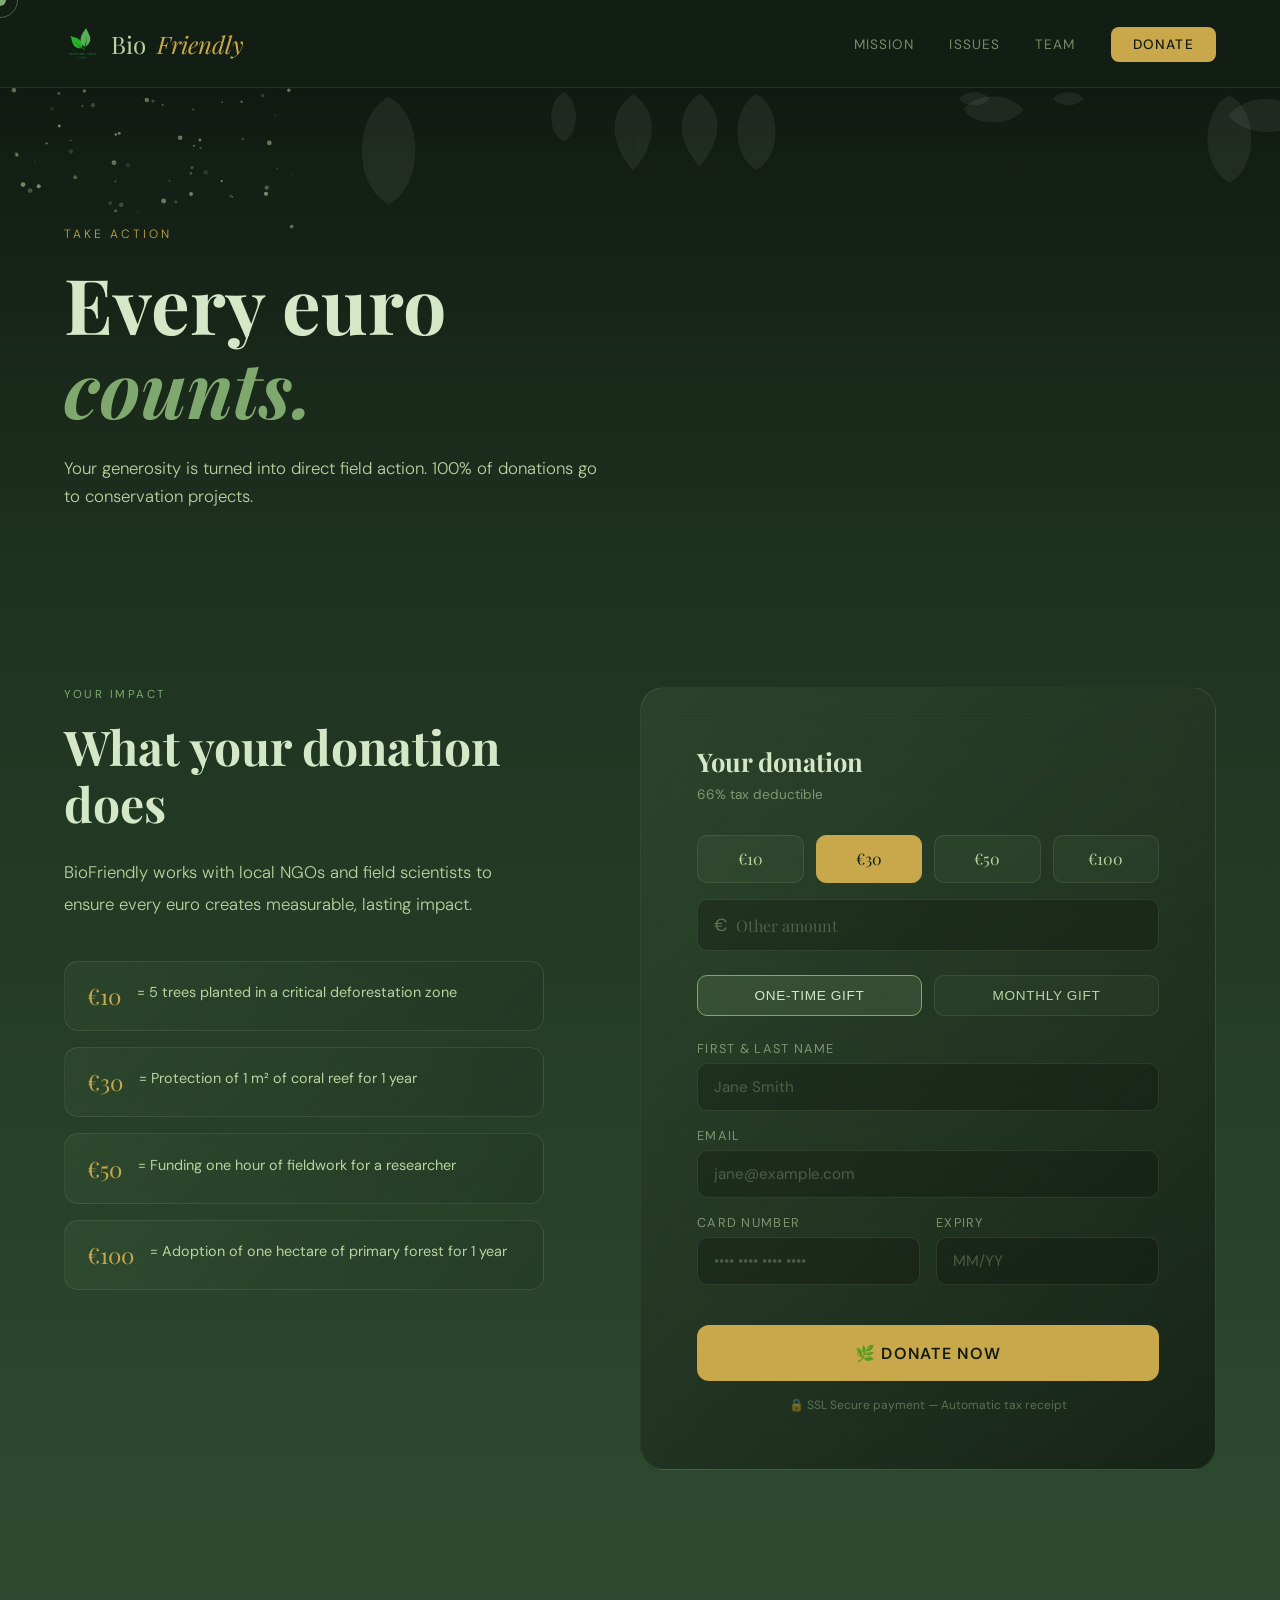
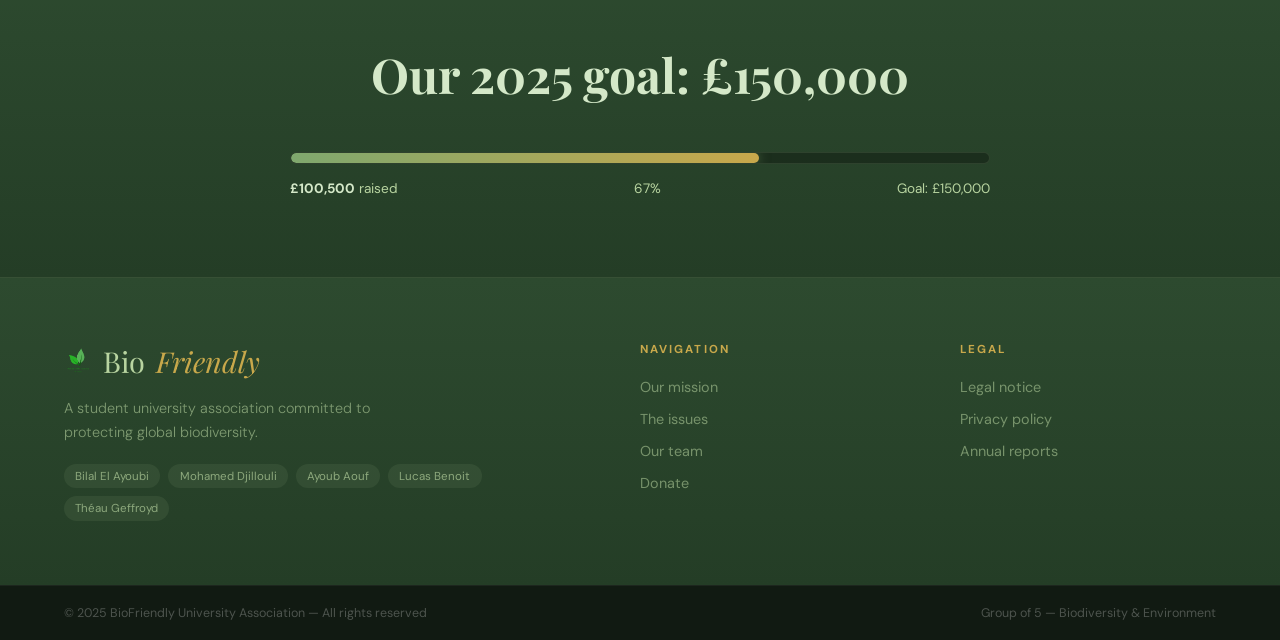
==== commit a777ef4c: "Update donation.html" ====
--- a/donation.html
+++ b/donation.html
@@ -118,12 +118,12 @@
 
 <!-- PROGRESS -->
 <div class="progress-section">
-  <h2 class="reveal">Our 2025 goal: €150,000</h2>
+  <h2 class="reveal">Our 2025 goal: £150,000</h2>
   <div class="progress-bar-wrap"><div class="progress-fill"></div></div>
   <div class="progress-labels">
-    <span><strong style="color:var(--soft)">€100,500</strong> raised</span>
+    <span><strong style="color:var(--soft)">£100,500</strong> raised</span>
     <span>67%</span>
-    <span>Goal: €150,000</span>
+    <span>Goal: £150,000</span>
   </div>
 </div>
 
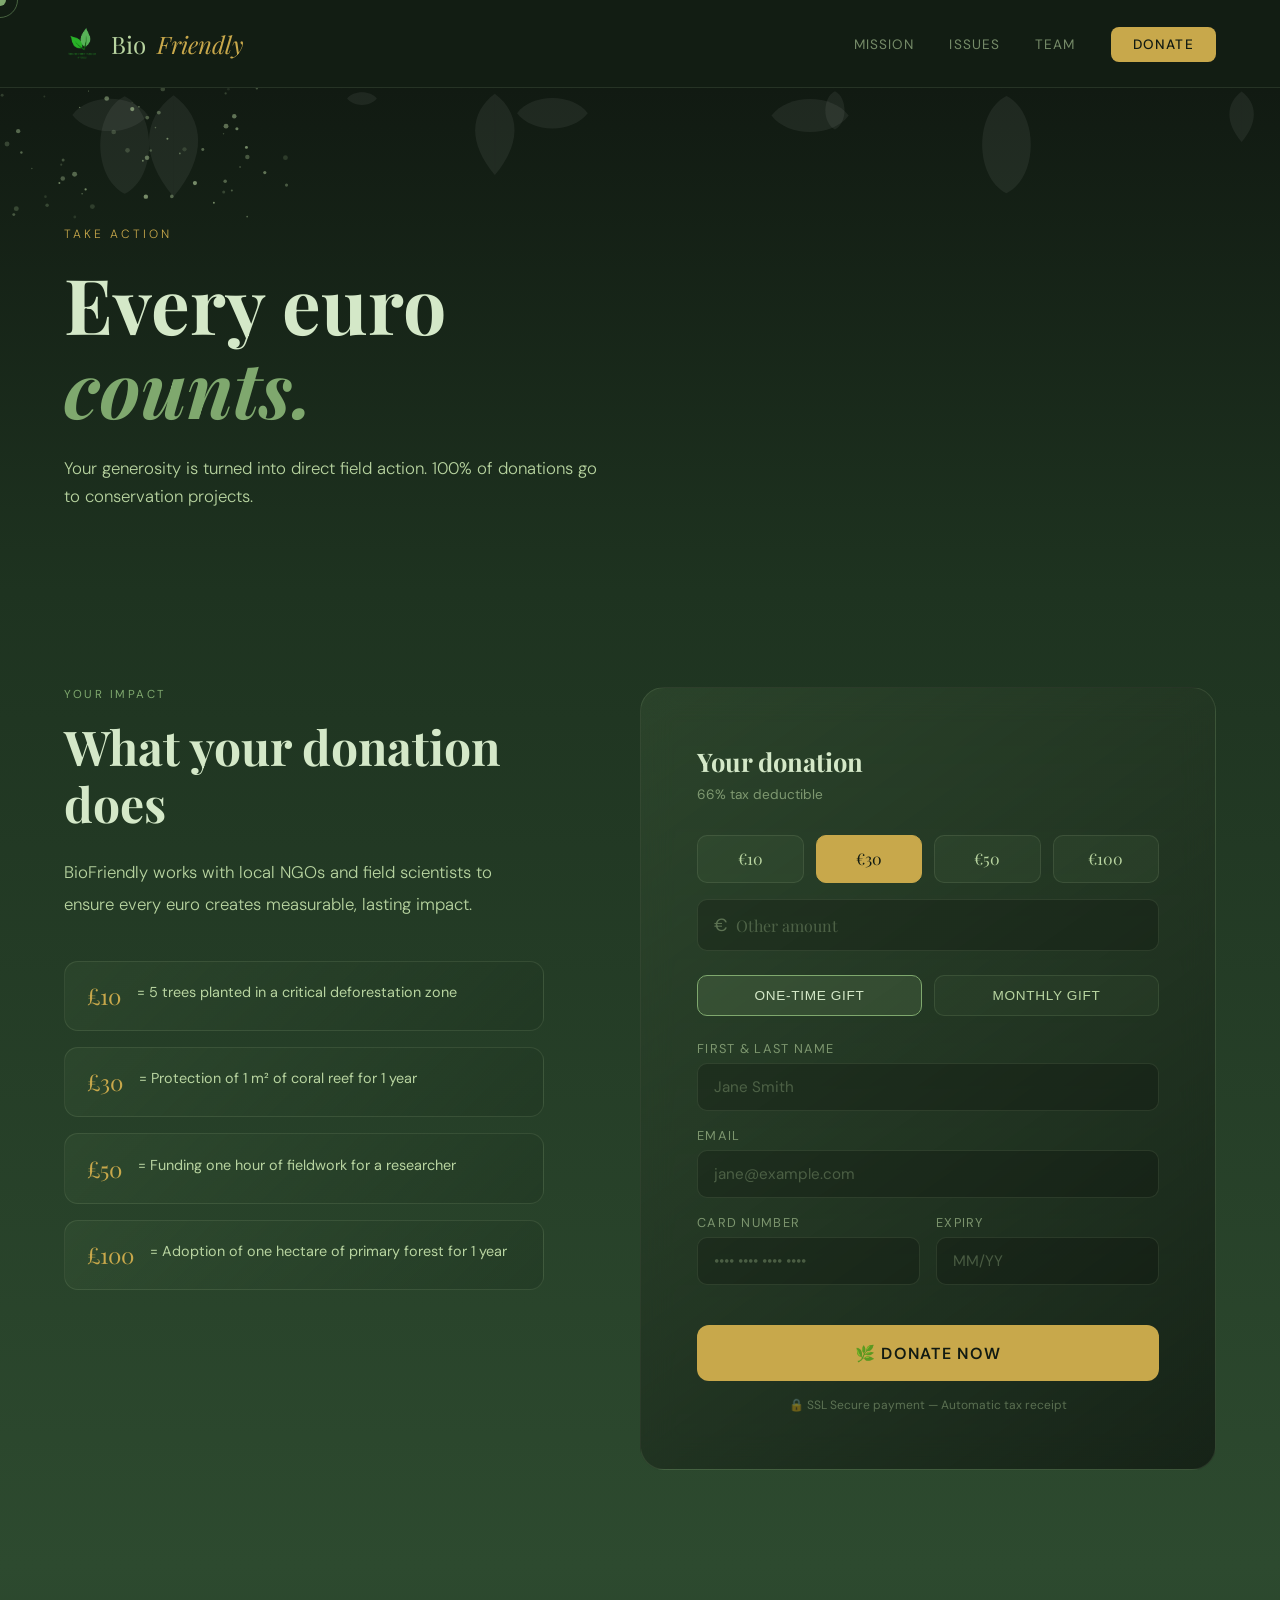
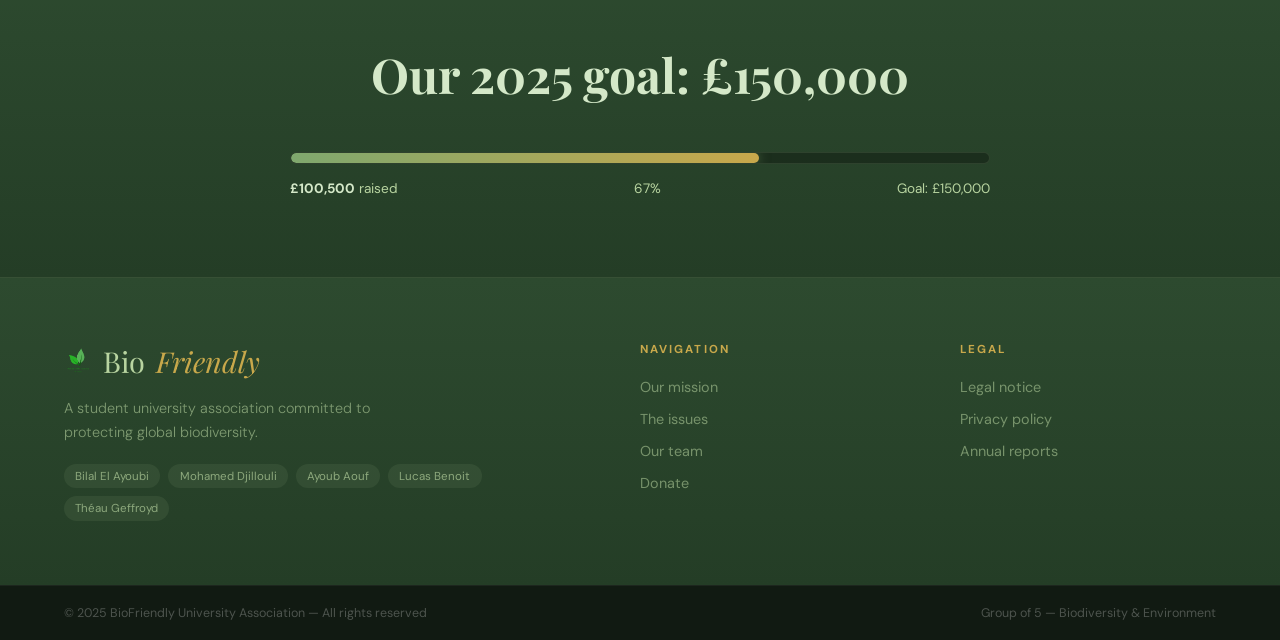
==== commit 9cea02ef: "Update donation.html" ====
--- a/donation.html
+++ b/donation.html
@@ -52,19 +52,19 @@
       <p class="body-text reveal reveal-delay-2">BioFriendly works with local NGOs and field scientists to ensure every euro creates measurable, lasting impact.</p>
       <div class="impact-list reveal reveal-delay-3">
         <div class="impact-item">
-          <div class="impact-amount">€10</div>
+          <div class="impact-amount">£10</div>
           <div class="impact-desc">= 5 trees planted in a critical deforestation zone</div>
         </div>
         <div class="impact-item">
-          <div class="impact-amount">€30</div>
+          <div class="impact-amount">£30</div>
           <div class="impact-desc">= Protection of 1 m² of coral reef for 1 year</div>
         </div>
         <div class="impact-item">
-          <div class="impact-amount">€50</div>
+          <div class="impact-amount">£50</div>
           <div class="impact-desc">= Funding one hour of fieldwork for a researcher</div>
         </div>
         <div class="impact-item">
-          <div class="impact-amount">€100</div>
+          <div class="impact-amount">£100</div>
           <div class="impact-desc">= Adoption of one hectare of primary forest for 1 year</div>
         </div>
       </div>
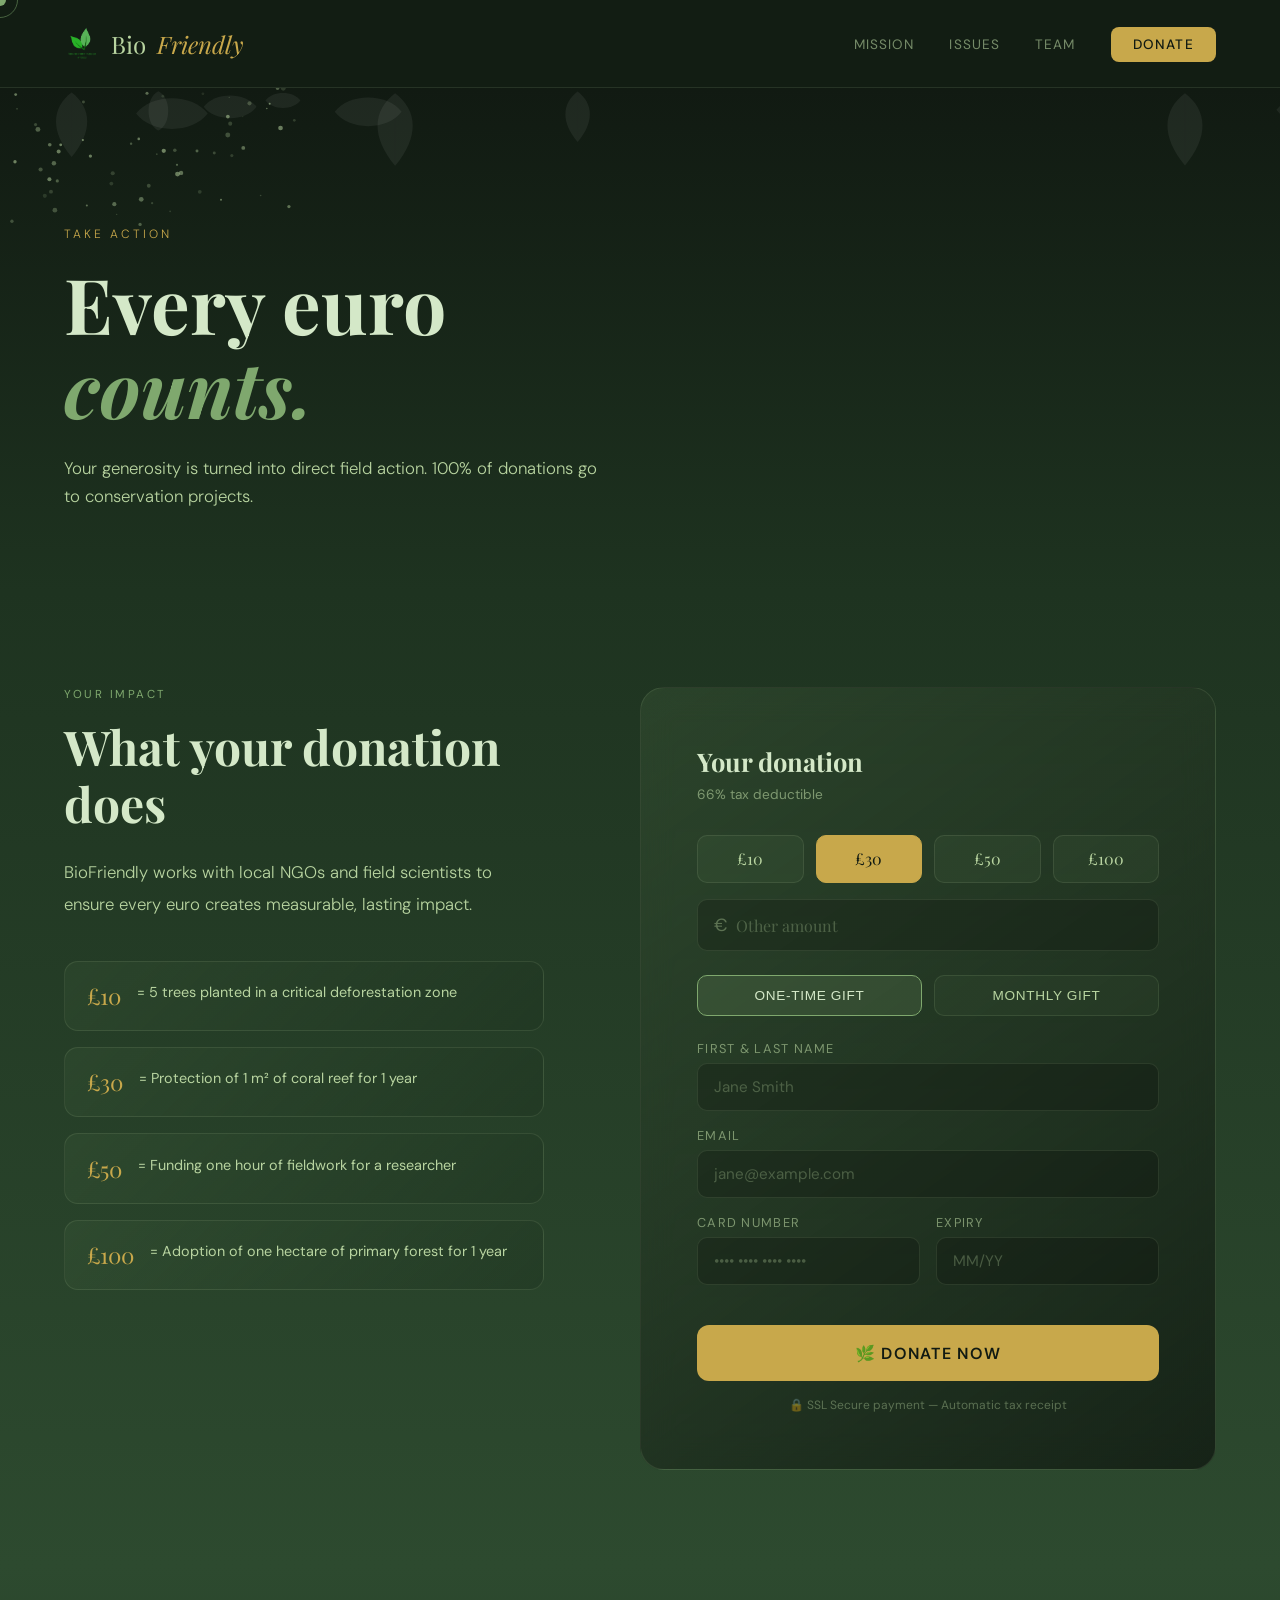
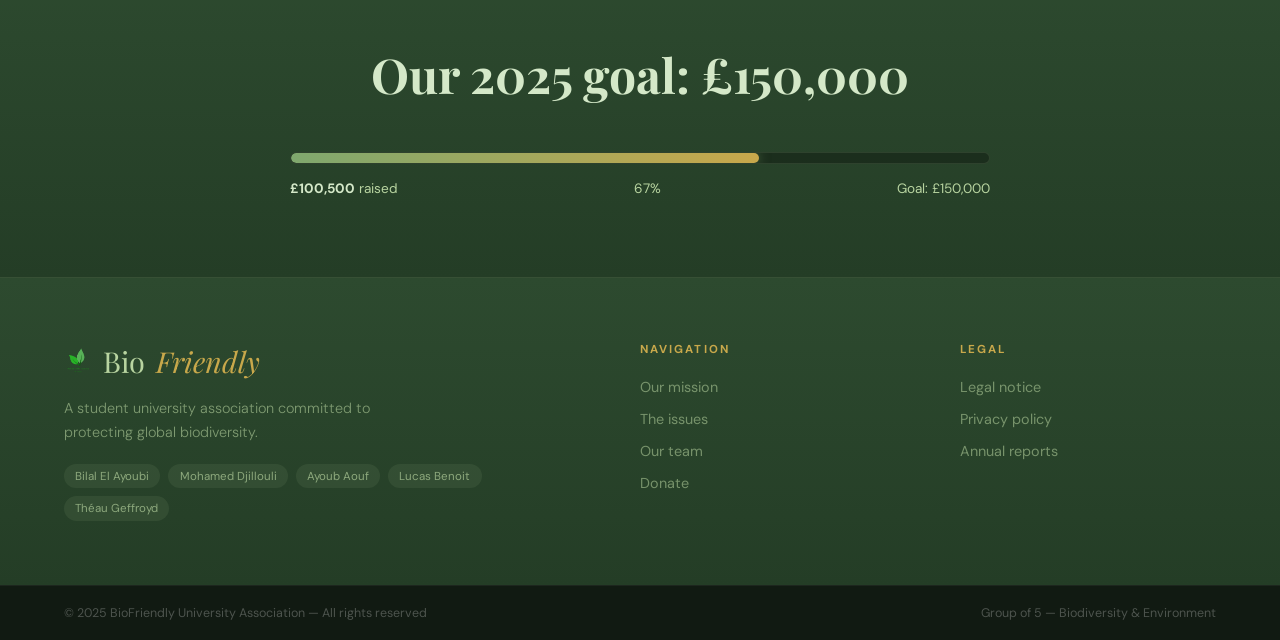
==== commit 473ff411: "Update donation.html" ====
--- a/donation.html
+++ b/donation.html
@@ -75,10 +75,10 @@
       <p class="form-sub">66% tax deductible</p>
 
       <div class="amounts">
-        <button class="amount-btn" onclick="selectAmount(this,'10')">€10</button>
-        <button class="amount-btn active" onclick="selectAmount(this,'30')">€30</button>
-        <button class="amount-btn" onclick="selectAmount(this,'50')">€50</button>
-        <button class="amount-btn" onclick="selectAmount(this,'100')">€100</button>
+        <button class="amount-btn" onclick="selectAmount(this,'10')">£10</button>
+        <button class="amount-btn active" onclick="selectAmount(this,'30')">£30</button>
+        <button class="amount-btn" onclick="selectAmount(this,'50')">£50</button>
+        <button class="amount-btn" onclick="selectAmount(this,'100')">£100</button>
       </div>
 
       <div class="custom-amount">
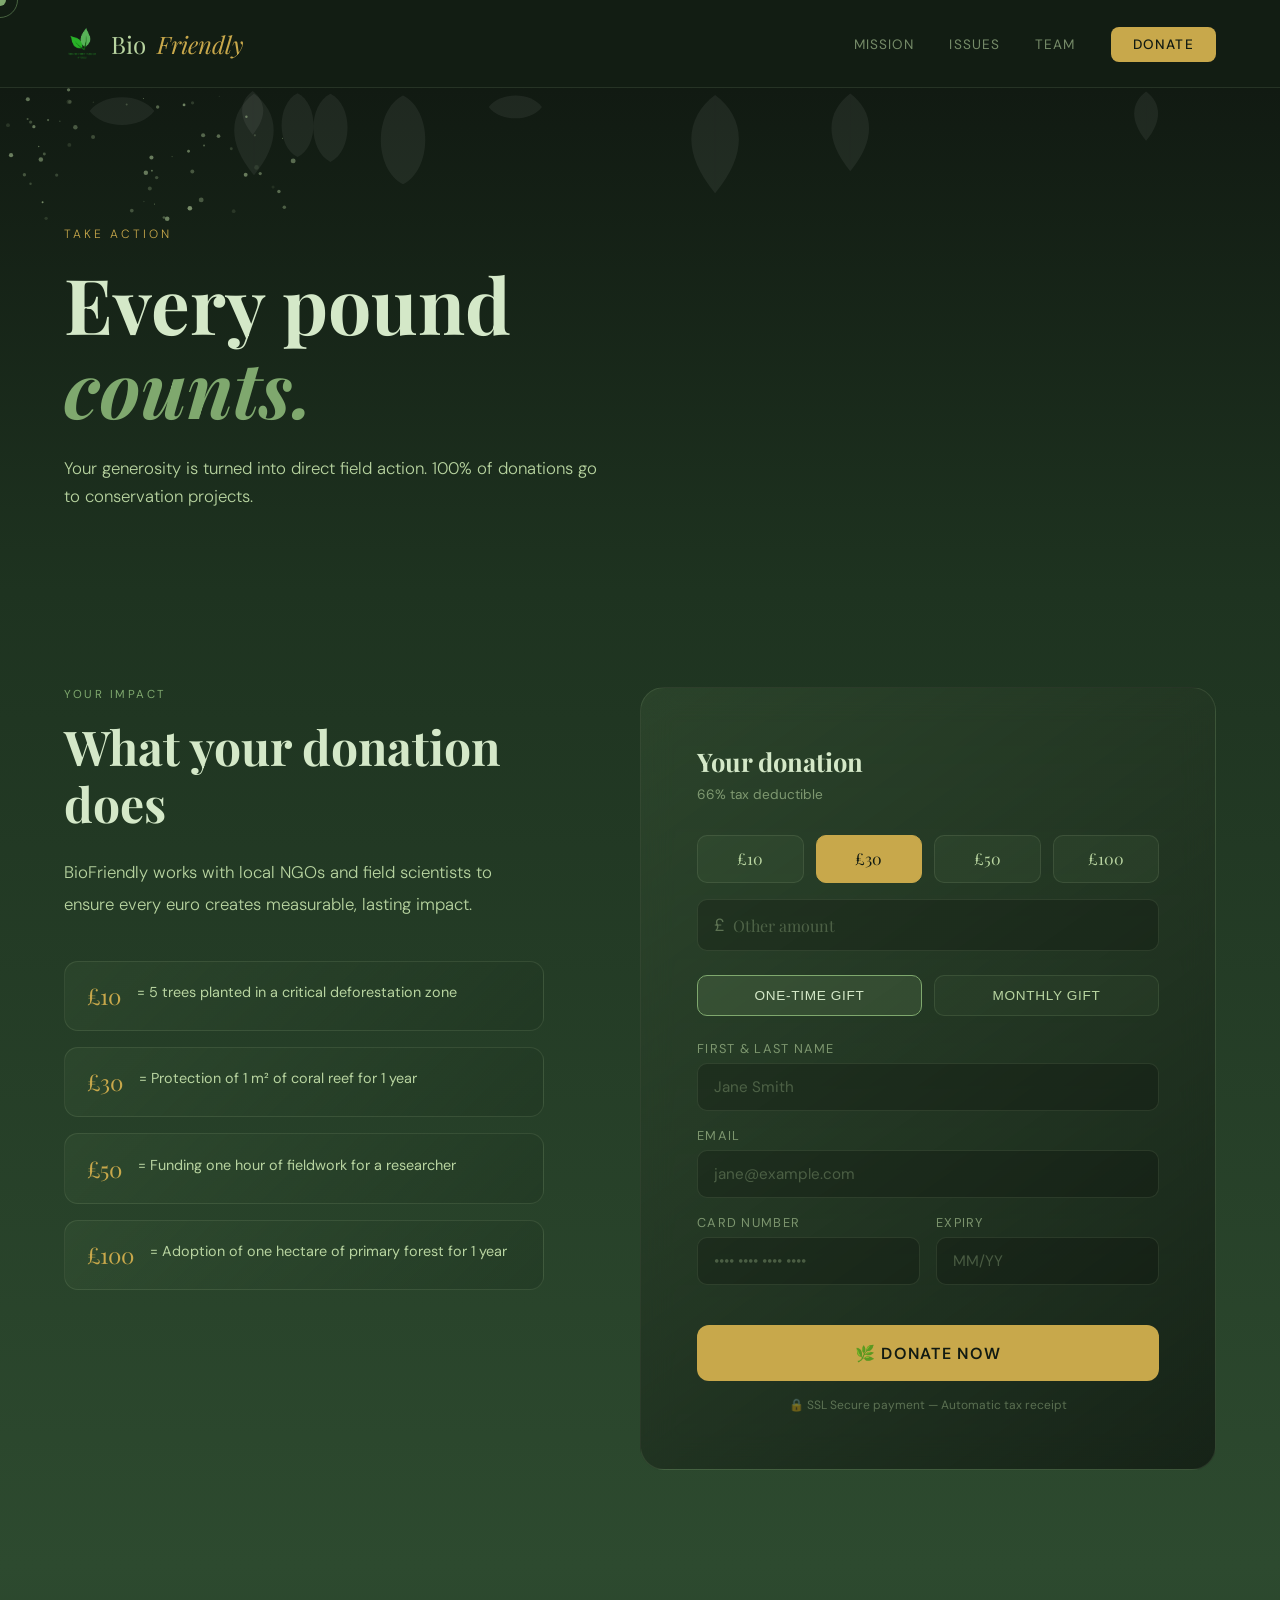
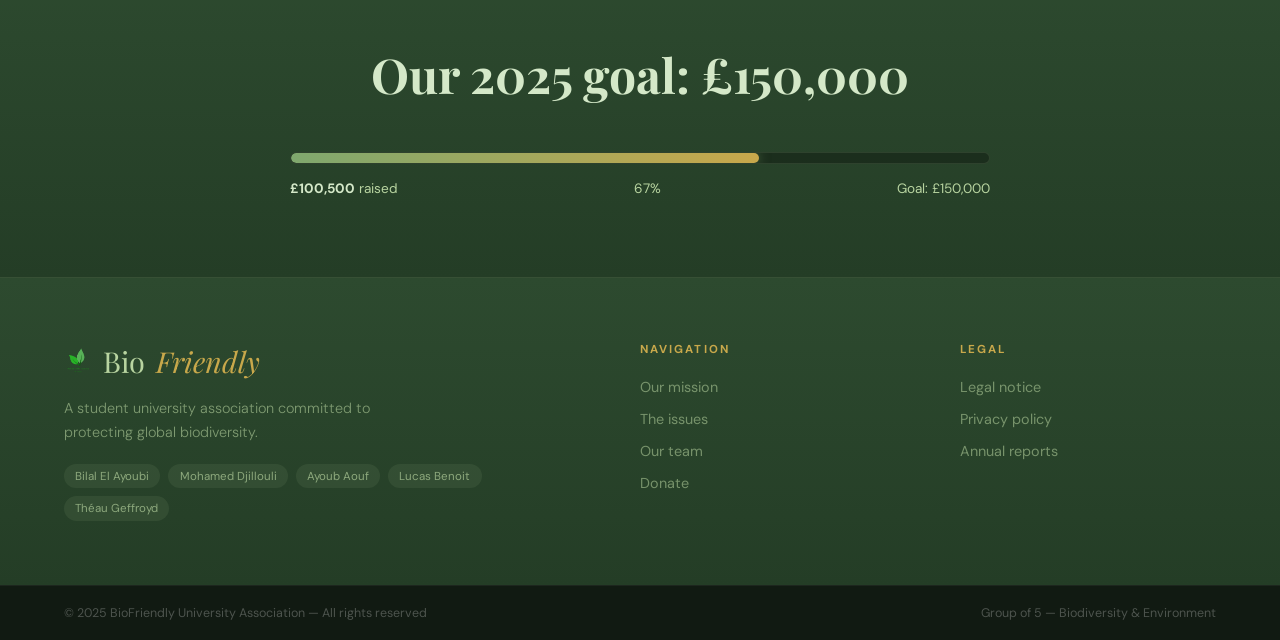
==== commit 5679924a: "Update donation.html" ====
--- a/donation.html
+++ b/donation.html
@@ -38,7 +38,7 @@
   <div class="leaves-bg" id="leavesBg"></div>
   <div class="page-hero-inner">
     <p class="eyebrow">Take action</p>
-    <h1>Every euro<br><em>counts.</em></h1>
+    <h1>Every pound<br><em>counts.</em></h1>
     <p>Your generosity is turned into direct field action. 100% of donations go to conservation projects.</p>
   </div>
 </div>
@@ -82,7 +82,7 @@
       </div>
 
       <div class="custom-amount">
-        <span>€</span>
+        <span>£</span>
         <input type="number" id="customAmount" placeholder="Other amount" min="1">
       </div>
 
